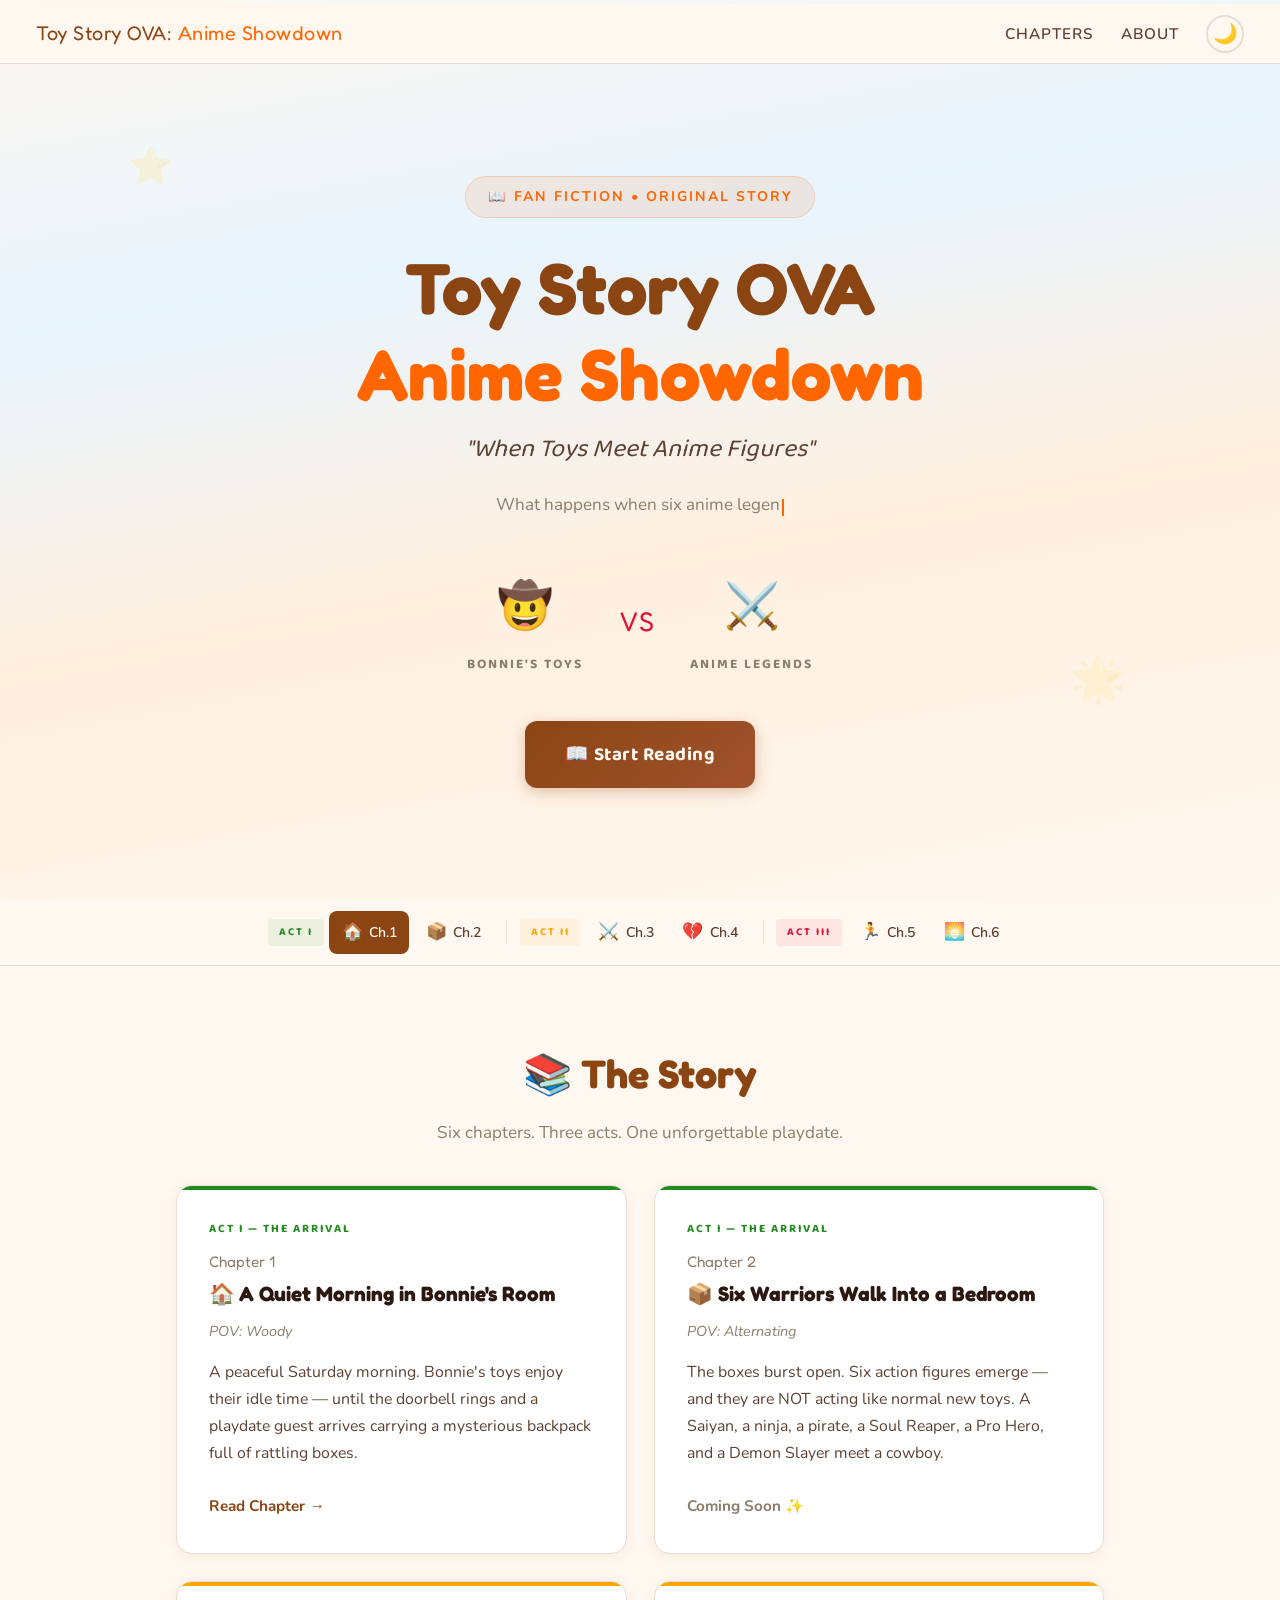
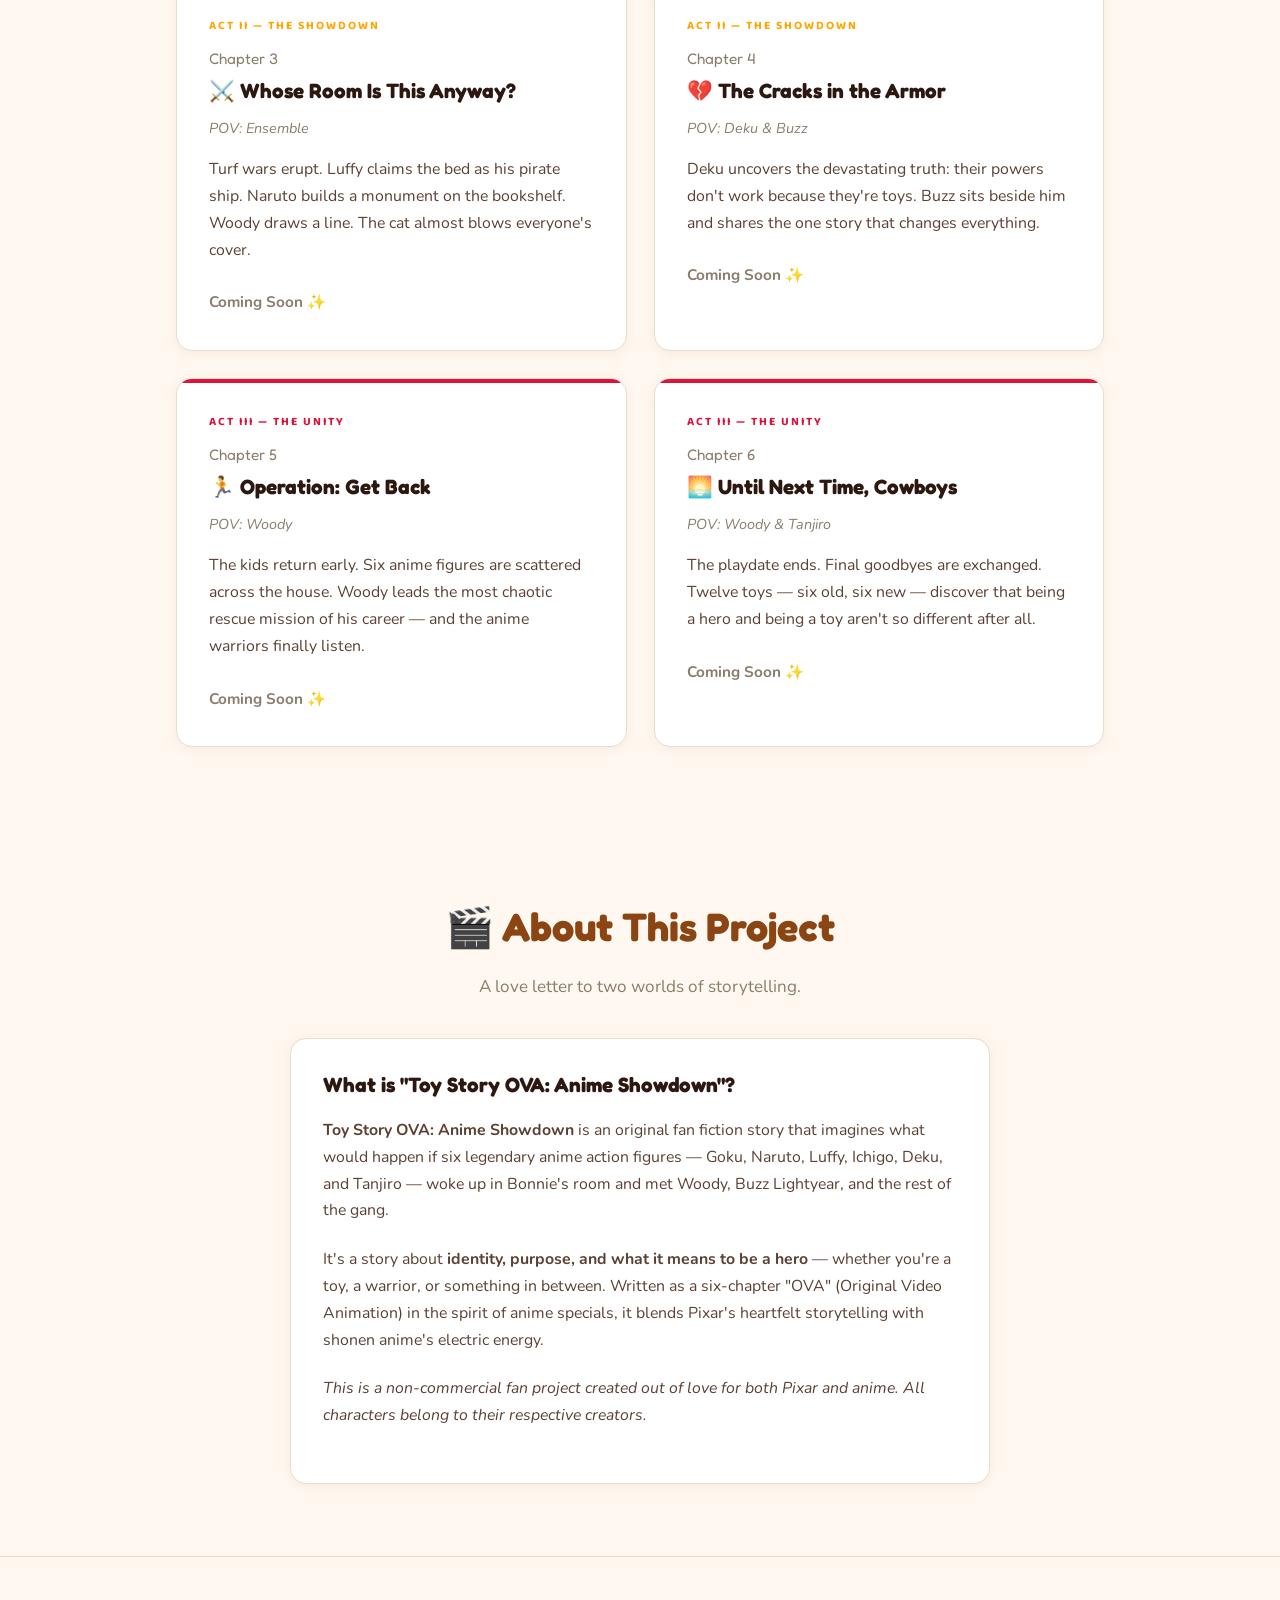
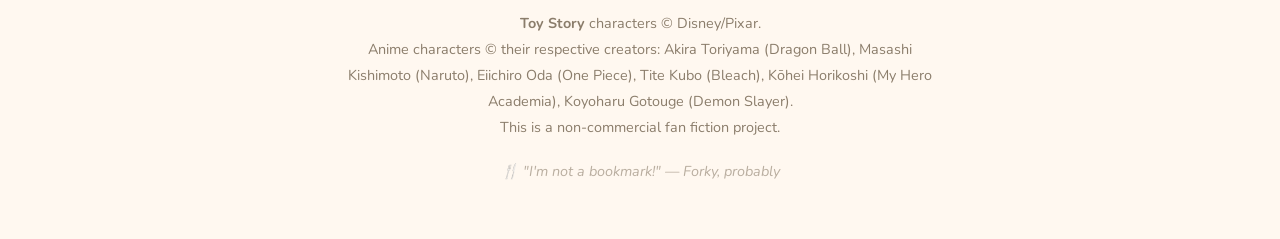
==== index.html @ 51e3fffa "Build index.html landing page and Chapter 1 with full CSS/JS foundation - index.html: Hero section, " ====
<!DOCTYPE html>
<html lang="en">
<head>
  <meta charset="UTF-8">
  <meta name="viewport" content="width=device-width, initial-scale=1.0">
  <title>Toy Story OVA: Anime Showdown — When Toys Meet Anime Figures</title>
  <meta name="description" content="An original fan story where Woody, Buzz, and Bonnie's toys meet six legendary anime action figures in the most unexpected crossover playdate of all time.">
  <link rel="stylesheet" href="css/style.css">
  <link rel="stylesheet" href="css/themes.css">
</head>
<body>

  <!-- Reading Progress Bar -->
  <div id="reading-progress" role="progressbar" aria-label="Reading progress"></div>

  <!-- Navigation -->
  <nav class="main-nav" role="navigation" aria-label="Main navigation">
    <a href="index.html" class="nav-logo">
      Toy Story OVA: <span class="logo-accent">Anime Showdown</span>
    </a>

    <button class="hamburger" id="hamburger" aria-label="Toggle menu" aria-expanded="false">
      <span></span><span></span><span></span>
    </button>

    <ul class="nav-links" id="nav-links">
      <li><a href="#chapters">Chapters</a></li>
      <li><a href="#about">About</a></li>
      <li>
        <button class="dark-mode-toggle" id="dark-mode-toggle" aria-label="Toggle dark mode">🌙</button>
      </li>
    </ul>
  </nav>

  <!-- ============================== -->
  <!--           HERO SECTION          -->
  <!-- ============================== -->
  <header class="hero">
    <div class="hero-badge">📖 Fan Fiction • Original Story</div>

    <h1>
      Toy Story OVA
      <span class="title-anime">Anime Showdown</span>
    </h1>

    <p class="hero-tagline">"When Toys Meet Anime Figures"</p>

    <p class="hero-typewriter" id="typewriter-text" data-text="What happens when six anime legends wake up in Bonnie's room?"></p>

    <div class="faction-badges">
      <div class="faction">
        <span class="faction-icon">🤠</span>
        <span class="faction-label">Bonnie's Toys</span>
      </div>
      <span class="faction-vs">VS</span>
      <div class="faction">
        <span class="faction-icon">⚔️</span>
        <span class="faction-label">Anime Legends</span>
      </div>
    </div>

    <a href="#chapters" class="cta-button">
      📖 Start Reading
    </a>
  </header>

  <!-- ============================== -->
  <!--       CHAPTER NAVIGATION        -->
  <!-- ============================== -->
  <nav class="chapter-nav" aria-label="Chapter navigation">
    <div class="chapter-nav-inner">
      <!-- Act I -->
      <span class="act-label act-i">Act I</span>
      <div class="act-group">
        <a href="chapters/chapter-1.html" class="chapter-link active">
          <span class="ch-icon">🏠</span> Ch.1
        </a>
        <a href="#" class="chapter-link disabled" title="Coming Soon">
          <span class="ch-icon">📦</span> Ch.2
        </a>
      </div>

      <span class="act-divider"></span>

      <!-- Act II -->
      <span class="act-label act-ii">Act II</span>
      <div class="act-group">
        <a href="#" class="chapter-link disabled" title="Coming Soon">
          <span class="ch-icon">⚔️</span> Ch.3
        </a>
        <a href="#" class="chapter-link disabled" title="Coming Soon">
          <span class="ch-icon">💔</span> Ch.4
        </a>
      </div>

      <span class="act-divider"></span>

      <!-- Act III -->
      <span class="act-label act-iii">Act III</span>
      <div class="act-group">
        <a href="#" class="chapter-link disabled" title="Coming Soon">
          <span class="ch-icon">🏃</span> Ch.5
        </a>
        <a href="#" class="chapter-link disabled" title="Coming Soon">
          <span class="ch-icon">🌅</span> Ch.6
        </a>
      </div>
    </div>
  </nav>

  <!-- ============================== -->
  <!--         CHAPTERS SECTION        -->
  <!-- ============================== -->
  <section id="chapters">
    <div class="section-heading">
      <h2>📚 The Story</h2>
      <p>Six chapters. Three acts. One unforgettable playdate.</p>
    </div>

    <div class="chapters-grid">

      <!-- ── ACT I ── -->
      <article class="chapter-card act-i fade-in">
        <div class="card-act">Act I — The Arrival</div>
        <div class="card-number">Chapter 1</div>
        <h3>🏠 A Quiet Morning in Bonnie's Room</h3>
        <p class="card-pov">POV: Woody</p>
        <p class="card-summary">
          A peaceful Saturday morning. Bonnie's toys enjoy their idle time — until the doorbell rings
          and a playdate guest arrives carrying a mysterious backpack full of rattling boxes.
        </p>
        <a href="chapters/chapter-1.html" class="card-link">
          Read Chapter → 
        </a>
      </article>

      <article class="chapter-card act-i fade-in">
        <div class="card-act">Act I — The Arrival</div>
        <div class="card-number">Chapter 2</div>
        <h3>📦 Six Warriors Walk Into a Bedroom</h3>
        <p class="card-pov">POV: Alternating</p>
        <p class="card-summary">
          The boxes burst open. Six action figures emerge — and they are NOT acting like normal new toys.
          A Saiyan, a ninja, a pirate, a Soul Reaper, a Pro Hero, and a Demon Slayer meet a cowboy.
        </p>
        <a href="#" class="card-link disabled">
          Coming Soon ✨
        </a>
      </article>

      <!-- ── ACT II ── -->
      <article class="chapter-card act-ii fade-in">
        <div class="card-act">Act II — The Showdown</div>
        <div class="card-number">Chapter 3</div>
        <h3>⚔️ Whose Room Is This Anyway?</h3>
        <p class="card-pov">POV: Ensemble</p>
        <p class="card-summary">
          Turf wars erupt. Luffy claims the bed as his pirate ship. Naruto builds a monument on the bookshelf.
          Woody draws a line. The cat almost blows everyone's cover.
        </p>
        <a href="#" class="card-link disabled">
          Coming Soon ✨
        </a>
      </article>

      <article class="chapter-card act-ii fade-in">
        <div class="card-act">Act II — The Showdown</div>
        <div class="card-number">Chapter 4</div>
        <h3>💔 The Cracks in the Armor</h3>
        <p class="card-pov">POV: Deku &amp; Buzz</p>
        <p class="card-summary">
          Deku uncovers the devastating truth: their powers don't work because they're toys.
          Buzz sits beside him and shares the one story that changes everything.
        </p>
        <a href="#" class="card-link disabled">
          Coming Soon ✨
        </a>
      </article>

      <!-- ── ACT III ── -->
      <article class="chapter-card act-iii fade-in">
        <div class="card-act">Act III — The Unity</div>
        <div class="card-number">Chapter 5</div>
        <h3>🏃 Operation: Get Back</h3>
        <p class="card-pov">POV: Woody</p>
        <p class="card-summary">
          The kids return early. Six anime figures are scattered across the house.
          Woody leads the most chaotic rescue mission of his career — and the anime warriors finally listen.
        </p>
        <a href="#" class="card-link disabled">
          Coming Soon ✨
        </a>
      </article>

      <article class="chapter-card act-iii fade-in">
        <div class="card-act">Act III — The Unity</div>
        <div class="card-number">Chapter 6</div>
        <h3>🌅 Until Next Time, Cowboys</h3>
        <p class="card-pov">POV: Woody &amp; Tanjiro</p>
        <p class="card-summary">
          The playdate ends. Final goodbyes are exchanged. Twelve toys — six old, six new — discover
          that being a hero and being a toy aren't so different after all.
        </p>
        <a href="#" class="card-link disabled">
          Coming Soon ✨
        </a>
      </article>

    </div>
  </section>

  <!-- ============================== -->
  <!--          ABOUT SECTION          -->
  <!-- ============================== -->
  <section id="about">
    <div class="section-heading">
      <h2>🎬 About This Project</h2>
      <p>A love letter to two worlds of storytelling.</p>
    </div>

    <div class="chapters-grid" style="grid-template-columns: 1fr;">
      <article class="chapter-card fade-in" style="max-width: 700px; margin: 0 auto;">
        <h3 style="margin-bottom: 1rem;">What is "Toy Story OVA: Anime Showdown"?</h3>
        <p class="card-summary">
          <strong>Toy Story OVA: Anime Showdown</strong> is an original fan fiction story that imagines
          what would happen if six legendary anime action figures — Goku, Naruto, Luffy, Ichigo, Deku,
          and Tanjiro — woke up in Bonnie's room and met Woody, Buzz Lightyear, and the rest of the gang.
        </p>
        <p class="card-summary">
          It's a story about <strong>identity, purpose, and what it means to be a hero</strong> — whether
          you're a toy, a warrior, or something in between. Written as a six-chapter "OVA" (Original Video Animation)
          in the spirit of anime specials, it blends Pixar's heartfelt storytelling with shonen anime's
          electric energy.
        </p>
        <p class="card-summary">
          <em>This is a non-commercial fan project created out of love for both Pixar and anime.
          All characters belong to their respective creators.</em>
        </p>
      </article>
    </div>
  </section>

  <!-- ============================== -->
  <!--             FOOTER              -->
  <!-- ============================== -->
  <footer class="site-footer">
    <div class="footer-credits">
      <strong>Toy Story</strong> characters © Disney/Pixar.<br>
      Anime characters © their respective creators: Akira Toriyama (Dragon Ball), Masashi Kishimoto (Naruto),
      Eiichiro Oda (One Piece), Tite Kubo (Bleach), Kōhei Horikoshi (My Hero Academia),
      Koyoharu Gotouge (Demon Slayer).<br>
      This is a non-commercial fan fiction project.
    </div>
    <p class="footer-easter-egg">🍴 "I'm not a bookmark!" — Forky, probably</p>
  </footer>

  <!-- Scripts -->
  <script src="js/main.js"></script>
  <script src="js/reading-progress.js"></script>

</body>
</html>
---- css/style.css ----
/* ============================================
   Toy Story OVA: Anime Showdown — Main Styles
   "When Toys Meet Anime Figures"
   ============================================ */

/* ---------- Google Fonts ---------- */
@import url('https://fonts.googleapis.com/css2?family=Fredoka+One&family=Nunito:ital,wght@0,400;0,600;0,700;1,400;1,600&family=Baloo+2:wght@500;700&display=swap');

/* ---------- CSS Custom Properties ---------- */
:root {
  /* Toy Story palette */
  --sky-blue: #87CEEB;
  --woody-brown: #8B4513;
  --buzz-purple: #7B68EE;
  --buzz-green: #228B22;
  --jessie-red: #DC143C;
  --hamm-pink: #E8A0BF;
  --rex-green: #6BBF59;
  --slinky-gold: #DAA520;

  /* Anime palette */
  --goku-orange: #FF6600;
  --naruto-yellow: #FFA500;
  --luffy-red: #CC0000;
  --ichigo-black: #1a1a1a;
  --deku-green: #2E8B57;
  --tanjiro-teal: #008080;

  /* UI colours */
  --bg-primary: #FFF8F0;
  --bg-secondary: #FFF0E0;
  --bg-card: #FFFFFF;
  --text-primary: #2C1810;
  --text-secondary: #5C4033;
  --text-muted: #8B7D6B;
  --border-light: #E8DDD0;
  --shadow-soft: rgba(139, 69, 19, 0.08);
  --shadow-medium: rgba(139, 69, 19, 0.15);

  /* Typography */
  --font-heading: 'Fredoka One', 'Baloo 2', cursive;
  --font-body: 'Nunito', 'Segoe UI', sans-serif;
  --font-accent: 'Baloo 2', cursive;

  /* Spacing */
  --reading-width: 720px;
  --nav-height: 60px;
  --progress-height: 4px;
}

/* ---------- Reset & Base ---------- */
*,
*::before,
*::after {
  margin: 0;
  padding: 0;
  box-sizing: border-box;
}

html {
  scroll-behavior: smooth;
  font-size: 18px;
}

body {
  font-family: var(--font-body);
  background: var(--bg-primary);
  color: var(--text-primary);
  line-height: 1.8;
  transition: background 0.4s ease, color 0.4s ease;
  overflow-x: hidden;
}

a {
  color: var(--woody-brown);
  text-decoration: none;
  transition: color 0.3s ease;
}

a:hover {
  color: var(--buzz-purple);
}

img {
  max-width: 100%;
  display: block;
}

/* ---------- Reading Progress Bar ---------- */
#reading-progress {
  position: fixed;
  top: 0;
  left: 0;
  width: 0%;
  height: var(--progress-height);
  background: linear-gradient(90deg, var(--woody-brown), var(--buzz-purple), var(--goku-orange));
  z-index: 9999;
  transition: width 0.15s ease-out;
  border-radius: 0 2px 2px 0;
}

/* ---------- Navigation ---------- */
.main-nav {
  position: fixed;
  top: var(--progress-height);
  left: 0;
  right: 0;
  height: var(--nav-height);
  background: rgba(255, 248, 240, 0.95);
  backdrop-filter: blur(10px);
  -webkit-backdrop-filter: blur(10px);
  border-bottom: 1px solid var(--border-light);
  display: flex;
  align-items: center;
  justify-content: space-between;
  padding: 0 2rem;
  z-index: 1000;
  transition: background 0.4s ease, border-color 0.4s ease;
}

.nav-logo {
  font-family: var(--font-heading);
  font-size: 1.1rem;
  color: var(--woody-brown);
  letter-spacing: 0.5px;
  white-space: nowrap;
}

.nav-logo .logo-accent {
  color: var(--goku-orange);
}

.nav-links {
  display: flex;
  align-items: center;
  gap: 1.5rem;
  list-style: none;
}

.nav-links a {
  font-family: var(--font-body);
  font-weight: 600;
  font-size: 0.85rem;
  text-transform: uppercase;
  letter-spacing: 1px;
  color: var(--text-secondary);
  padding: 0.3rem 0;
  position: relative;
}

.nav-links a::after {
  content: '';
  position: absolute;
  bottom: -2px;
  left: 0;
  width: 0%;
  height: 2px;
  background: var(--goku-orange);
  transition: width 0.3s ease;
}

.nav-links a:hover::after,
.nav-links a.active::after {
  width: 100%;
}

/* Dark Mode Toggle */
.dark-mode-toggle {
  background: none;
  border: 2px solid var(--border-light);
  border-radius: 50%;
  width: 38px;
  height: 38px;
  cursor: pointer;
  font-size: 1.1rem;
  display: flex;
  align-items: center;
  justify-content: center;
  transition: border-color 0.3s ease, transform 0.3s ease;
}

.dark-mode-toggle:hover {
  border-color: var(--goku-orange);
  transform: rotate(20deg);
}

/* Hamburger for mobile */
.hamburger {
  display: none;
  flex-direction: column;
  gap: 5px;
  background: none;
  border: none;
  cursor: pointer;
  padding: 4px;
}

.hamburger span {
  display: block;
  width: 24px;
  height: 2px;
  background: var(--text-primary);
  border-radius: 2px;
  transition: transform 0.3s ease, opacity 0.3s ease;
}

/* ---------- Hero Section ---------- */
.hero {
  min-height: 100vh;
  display: flex;
  flex-direction: column;
  align-items: center;
  justify-content: center;
  text-align: center;
  padding: 2rem;
  padding-top: calc(var(--nav-height) + var(--progress-height) + 2rem);
  background: linear-gradient(
    170deg,
    var(--bg-primary) 0%,
    #E8F4FD 30%,
    #FFF0E0 60%,
    var(--bg-primary) 100%
  );
  position: relative;
  overflow: hidden;
}

.hero::before {
  content: '⭐';
  position: absolute;
  top: 15%;
  left: 10%;
  font-size: 2rem;
  opacity: 0.15;
  animation: float 6s ease-in-out infinite;
}

.hero::after {
  content: '🌟';
  position: absolute;
  bottom: 20%;
  right: 12%;
  font-size: 2.5rem;
  opacity: 0.12;
  animation: float 8s ease-in-out infinite reverse;
}

@keyframes float {
  0%, 100% { transform: translateY(0) rotate(0deg); }
  50% { transform: translateY(-20px) rotate(10deg); }
}

.hero-badge {
  display: inline-flex;
  align-items: center;
  gap: 0.5rem;
  background: rgba(255, 102, 0, 0.1);
  border: 1px solid rgba(255, 102, 0, 0.2);
  border-radius: 30px;
  padding: 0.4rem 1.2rem;
  font-size: 0.78rem;
  font-weight: 700;
  text-transform: uppercase;
  letter-spacing: 2px;
  color: var(--goku-orange);
  margin-bottom: 1.5rem;
}

.hero h1 {
  font-family: var(--font-heading);
  font-size: clamp(2.2rem, 6vw, 4rem);
  color: var(--woody-brown);
  line-height: 1.2;
  margin-bottom: 0.5rem;
}

.hero h1 .title-anime {
  color: var(--goku-orange);
  display: block;
}

.hero-tagline {
  font-family: var(--font-accent);
  font-size: clamp(1rem, 2.5vw, 1.4rem);
  color: var(--text-secondary);
  margin-bottom: 1rem;
  font-style: italic;
}

.hero-typewriter {
  font-size: 0.95rem;
  color: var(--text-muted);
  min-height: 1.6em;
  margin-bottom: 2.5rem;
}

.hero-typewriter .cursor {
  display: inline-block;
  width: 2px;
  height: 1em;
  background: var(--goku-orange);
  margin-left: 2px;
  animation: blink 1s step-end infinite;
  vertical-align: text-bottom;
}

@keyframes blink {
  50% { opacity: 0; }
}

/* Faction Badges */
.faction-badges {
  display: flex;
  align-items: center;
  gap: 2rem;
  margin-bottom: 2.5rem;
}

.faction {
  display: flex;
  flex-direction: column;
  align-items: center;
  gap: 0.3rem;
}

.faction-icon {
  font-size: 2.5rem;
}

.faction-label {
  font-family: var(--font-accent);
  font-size: 0.75rem;
  font-weight: 700;
  text-transform: uppercase;
  letter-spacing: 2px;
  color: var(--text-muted);
}

.faction-vs {
  font-family: var(--font-heading);
  font-size: 1.5rem;
  color: var(--jessie-red);
}

/* CTA Button */
.cta-button {
  display: inline-flex;
  align-items: center;
  gap: 0.6rem;
  background: linear-gradient(135deg, var(--woody-brown), #A0522D);
  color: #FFF8F0;
  font-family: var(--font-accent);
  font-size: 1.05rem;
  font-weight: 700;
  padding: 0.9rem 2.2rem;
  border-radius: 12px;
  border: none;
  cursor: pointer;
  text-decoration: none;
  box-shadow: 0 4px 15px rgba(139, 69, 19, 0.3);
  transition: transform 0.2s ease, box-shadow 0.2s ease;
  letter-spacing: 0.5px;
}

.cta-button:hover {
  transform: translateY(-2px);
  box-shadow: 0 6px 25px rgba(139, 69, 19, 0.4);
  color: #FFF8F0;
}

.cta-button:active {
  transform: translateY(0);
}

/* ---------- Chapter Navigation Strip ---------- */
.chapter-nav {
  position: sticky;
  top: calc(var(--progress-height) + var(--nav-height));
  background: rgba(255, 248, 240, 0.97);
  backdrop-filter: blur(8px);
  -webkit-backdrop-filter: blur(8px);
  border-bottom: 1px solid var(--border-light);
  z-index: 900;
  padding: 0.6rem 1rem;
  overflow-x: auto;
  transition: background 0.4s ease;
}

.chapter-nav-inner {
  display: flex;
  align-items: center;
  justify-content: center;
  gap: 0.3rem;
  max-width: 900px;
  margin: 0 auto;
}

.act-group {
  display: flex;
  align-items: center;
  gap: 0.2rem;
}

.act-label {
  font-family: var(--font-accent);
  font-size: 0.6rem;
  font-weight: 700;
  text-transform: uppercase;
  letter-spacing: 2px;
  padding: 0.2rem 0.6rem;
  border-radius: 4px;
  white-space: nowrap;
}

.act-label.act-i { color: var(--buzz-green); background: rgba(34, 139, 34, 0.08); }
.act-label.act-ii { color: var(--naruto-yellow); background: rgba(255, 165, 0, 0.08); }
.act-label.act-iii { color: var(--jessie-red); background: rgba(220, 20, 60, 0.08); }

.chapter-link {
  display: flex;
  align-items: center;
  gap: 0.35rem;
  padding: 0.35rem 0.7rem;
  border-radius: 8px;
  font-size: 0.78rem;
  font-weight: 600;
  color: var(--text-secondary);
  white-space: nowrap;
  transition: background 0.2s ease, color 0.2s ease;
}

.chapter-link:hover {
  background: rgba(139, 69, 19, 0.06);
  color: var(--woody-brown);
}

.chapter-link.active {
  background: var(--woody-brown);
  color: #FFF8F0;
}

.chapter-link .ch-icon {
  font-size: 0.95rem;
}

.act-divider {
  width: 1px;
  height: 24px;
  background: var(--border-light);
  margin: 0 0.4rem;
}

/* ---------- Section Headings ---------- */
.section-heading {
  text-align: center;
  padding: 4rem 2rem 2rem;
}

.section-heading h2 {
  font-family: var(--font-heading);
  font-size: clamp(1.6rem, 4vw, 2.2rem);
  color: var(--woody-brown);
  margin-bottom: 0.5rem;
}

.section-heading p {
  color: var(--text-muted);
  font-size: 0.95rem;
  max-width: 500px;
  margin: 0 auto;
}

/* ---------- Chapter Card (Index page) ---------- */
.chapters-grid {
  max-width: 1000px;
  margin: 0 auto;
  padding: 0 2rem 4rem;
  display: grid;
  grid-template-columns: repeat(auto-fill, minmax(300px, 1fr));
  gap: 1.5rem;
}

.chapter-card {
  background: var(--bg-card);
  border-radius: 16px;
  padding: 1.8rem;
  border: 1px solid var(--border-light);
  box-shadow: 0 2px 12px var(--shadow-soft);
  transition: transform 0.3s ease, box-shadow 0.3s ease;
  position: relative;
  overflow: hidden;
}

.chapter-card::before {
  content: '';
  position: absolute;
  top: 0;
  left: 0;
  right: 0;
  height: 4px;
  border-radius: 16px 16px 0 0;
}

.chapter-card.act-i::before { background: var(--buzz-green); }
.chapter-card.act-ii::before { background: var(--naruto-yellow); }
.chapter-card.act-iii::before { background: var(--jessie-red); }

.chapter-card:hover {
  transform: translateY(-4px);
  box-shadow: 0 8px 30px var(--shadow-medium);
}

.chapter-card .card-act {
  font-family: var(--font-accent);
  font-size: 0.65rem;
  font-weight: 700;
  text-transform: uppercase;
  letter-spacing: 2px;
  margin-bottom: 0.5rem;
}

.chapter-card.act-i .card-act { color: var(--buzz-green); }
.chapter-card.act-ii .card-act { color: var(--naruto-yellow); }
.chapter-card.act-iii .card-act { color: var(--jessie-red); }

.chapter-card .card-number {
  font-family: var(--font-heading);
  font-size: 0.85rem;
  color: var(--text-muted);
  margin-bottom: 0.3rem;
}

.chapter-card h3 {
  font-family: var(--font-heading);
  font-size: 1.15rem;
  color: var(--text-primary);
  margin-bottom: 0.6rem;
  line-height: 1.3;
}

.chapter-card .card-pov {
  font-size: 0.8rem;
  color: var(--text-muted);
  margin-bottom: 0.8rem;
  font-style: italic;
}

.chapter-card .card-summary {
  font-size: 0.88rem;
  color: var(--text-secondary);
  line-height: 1.7;
  margin-bottom: 1.2rem;
}

.chapter-card .card-link {
  display: inline-flex;
  align-items: center;
  gap: 0.4rem;
  font-weight: 700;
  font-size: 0.85rem;
  color: var(--woody-brown);
}

.chapter-card .card-link:hover {
  gap: 0.7rem;
}

.chapter-card .card-link.disabled {
  color: var(--text-muted);
  pointer-events: none;
}

/* ---------- Chapter Reading Page ---------- */
.chapter-page {
  padding-top: calc(var(--nav-height) + var(--progress-height) + 2rem);
}

.chapter-header {
  text-align: center;
  padding: 3rem 2rem;
  max-width: var(--reading-width);
  margin: 0 auto;
}

.chapter-header .ch-act-label {
  font-family: var(--font-accent);
  font-size: 0.7rem;
  font-weight: 700;
  text-transform: uppercase;
  letter-spacing: 3px;
  color: var(--buzz-green);
  margin-bottom: 0.5rem;
}

.chapter-header .ch-number {
  font-family: var(--font-heading);
  font-size: 1rem;
  color: var(--text-muted);
  margin-bottom: 0.5rem;
}

.chapter-header h1 {
  font-family: var(--font-heading);
  font-size: clamp(1.8rem, 5vw, 2.8rem);
  color: var(--woody-brown);
  line-height: 1.2;
  margin-bottom: 0.8rem;
}

.chapter-header .ch-pov {
  font-size: 0.9rem;
  color: var(--text-muted);
  font-style: italic;
}

.chapter-header .ch-pov strong {
  color: var(--text-secondary);
}

/* Scene/Story Content */
.chapter-content {
  max-width: var(--reading-width);
  margin: 0 auto;
  padding: 0 2rem 4rem;
}

.chapter-content p {
  margin-bottom: 1.4rem;
  text-indent: 1.5rem;
}

.chapter-content p.no-indent {
  text-indent: 0;
}

/* Scene Break */
.scene-break {
  text-align: center;
  padding: 2rem 0;
  font-size: 1.2rem;
  color: var(--text-muted);
  letter-spacing: 8px;
  opacity: 0.5;
}

.scene-break.icon-break {
  letter-spacing: 12px;
  font-size: 1rem;
  opacity: 0.7;
}

/* Character Dialogue */
.dialogue {
  text-indent: 0 !important;
  padding-left: 1rem;
  border-left: 3px solid var(--border-light);
  margin-bottom: 1.4rem;
  font-style: normal;
}

.dialogue .speaker {
  font-weight: 700;
  font-style: normal;
}

/* Character-colored dialogue */
.dialogue.woody { border-left-color: var(--woody-brown); }
.dialogue.woody .speaker { color: var(--woody-brown); }

.dialogue.buzz { border-left-color: var(--buzz-purple); }
.dialogue.buzz .speaker { color: var(--buzz-purple); }

.dialogue.jessie { border-left-color: var(--jessie-red); }
.dialogue.jessie .speaker { color: var(--jessie-red); }

.dialogue.hamm { border-left-color: var(--hamm-pink); }
.dialogue.hamm .speaker { color: #B8527A; }

.dialogue.rex { border-left-color: var(--rex-green); }
.dialogue.rex .speaker { color: var(--rex-green); }

.dialogue.dolly { border-left-color: #9370DB; }
.dialogue.dolly .speaker { color: #9370DB; }

.dialogue.trixie { border-left-color: #5BC0DE; }
.dialogue.trixie .speaker { color: #4A9AB5; }

.dialogue.buttercup { border-left-color: var(--slinky-gold); }
.dialogue.buttercup .speaker { color: var(--slinky-gold); }

.dialogue.pricklepants { border-left-color: #6B8E23; }
.dialogue.pricklepants .speaker { color: #6B8E23; }

.dialogue.slinky { border-left-color: var(--slinky-gold); }
.dialogue.slinky .speaker { color: #B8860B; }

.dialogue.potato { border-left-color: #CD853F; }
.dialogue.potato .speaker { color: #8B6914; }

.dialogue.forky { border-left-color: #FF69B4; }
.dialogue.forky .speaker { color: #FF69B4; }

.dialogue.bonnies-mom { border-left-color: #DDA0DD; }
.dialogue.bonnies-mom .speaker { color: #9B59B6; }

/* Anime characters */
.dialogue.goku { border-left-color: var(--goku-orange); }
.dialogue.goku .speaker { color: var(--goku-orange); }

.dialogue.naruto { border-left-color: var(--naruto-yellow); }
.dialogue.naruto .speaker { color: #D4910A; }

.dialogue.luffy { border-left-color: var(--luffy-red); }
.dialogue.luffy .speaker { color: var(--luffy-red); }

.dialogue.ichigo { border-left-color: var(--ichigo-black); }
.dialogue.ichigo .speaker { color: var(--ichigo-black); }

.dialogue.deku { border-left-color: var(--deku-green); }
.dialogue.deku .speaker { color: var(--deku-green); }

.dialogue.tanjiro { border-left-color: var(--tanjiro-teal); }
.dialogue.tanjiro .speaker { color: var(--tanjiro-teal); }

/* Pull Quote */
.pull-quote {
  max-width: 550px;
  margin: 2.5rem auto;
  padding: 1.5rem 2rem;
  border-left: 4px solid var(--goku-orange);
  background: rgba(255, 102, 0, 0.04);
  border-radius: 0 12px 12px 0;
  font-family: var(--font-accent);
  font-size: 1.15rem;
  line-height: 1.6;
  color: var(--text-primary);
  font-style: italic;
  text-indent: 0;
}

.pull-quote .quote-attribution {
  display: block;
  margin-top: 0.8rem;
  font-size: 0.78rem;
  font-style: normal;
  font-weight: 700;
  color: var(--text-muted);
  text-transform: uppercase;
  letter-spacing: 1px;
}

/* Character-colored pull quotes */
.pull-quote.woody { border-left-color: var(--woody-brown); background: rgba(139, 69, 19, 0.04); }
.pull-quote.buzz { border-left-color: var(--buzz-purple); background: rgba(123, 104, 238, 0.04); }
.pull-quote.jessie { border-left-color: var(--jessie-red); background: rgba(220, 20, 60, 0.04); }

/* Narrative emphasis */
.emphasis {
  font-style: italic;
  color: var(--text-secondary);
}

.action {
  font-style: italic;
  color: var(--text-muted);
}

.sound-effect {
  display: block;
  text-align: center;
  font-family: var(--font-heading);
  font-size: 1.3rem;
  color: var(--woody-brown);
  padding: 1rem 0;
  letter-spacing: 2px;
  text-indent: 0;
}

/* Internal Monologue */
.internal {
  font-style: italic;
  opacity: 0.85;
}

/* ---------- Chapter End / Navigation ---------- */
.chapter-end {
  text-align: center;
  padding: 3rem 2rem 2rem;
  max-width: var(--reading-width);
  margin: 0 auto;
}

.chapter-end .end-ornament {
  font-size: 1.5rem;
  color: var(--text-muted);
  opacity: 0.4;
  margin-bottom: 1.5rem;
  letter-spacing: 8px;
}

.chapter-end .end-hook {
  font-family: var(--font-accent);
  font-size: 1.1rem;
  color: var(--text-secondary);
  font-style: italic;
  max-width: 500px;
  margin: 0 auto 2rem;
  line-height: 1.6;
}

.chapter-nav-buttons {
  display: flex;
  justify-content: center;
  gap: 1rem;
  flex-wrap: wrap;
}

.ch-nav-btn {
  display: inline-flex;
  align-items: center;
  gap: 0.5rem;
  padding: 0.7rem 1.5rem;
  border-radius: 10px;
  font-family: var(--font-accent);
  font-weight: 700;
  font-size: 0.9rem;
  transition: transform 0.2s ease, box-shadow 0.2s ease;
}

.ch-nav-btn.prev {
  background: var(--bg-secondary);
  color: var(--text-secondary);
  border: 1px solid var(--border-light);
}

.ch-nav-btn.next {
  background: linear-gradient(135deg, var(--woody-brown), #A0522D);
  color: #FFF8F0;
  box-shadow: 0 3px 12px rgba(139, 69, 19, 0.25);
}

.ch-nav-btn:hover {
  transform: translateY(-2px);
  box-shadow: 0 5px 18px var(--shadow-medium);
}

/* ---------- Footer ---------- */
.site-footer {
  text-align: center;
  padding: 3rem 2rem;
  border-top: 1px solid var(--border-light);
  color: var(--text-muted);
  font-size: 0.8rem;
  line-height: 1.8;
}

.site-footer .footer-credits {
  max-width: 600px;
  margin: 0 auto 1rem;
}

.site-footer .footer-easter-egg {
  font-style: italic;
  opacity: 0.6;
  margin-top: 1rem;
}

/* ---------- Scroll Animations ---------- */
.fade-in {
  opacity: 0;
  transform: translateY(20px);
  transition: opacity 0.6s ease, transform 0.6s ease;
}

.fade-in.visible {
  opacity: 1;
  transform: translateY(0);
}

/* ---------- Responsive ---------- */
@media (max-width: 768px) {
  html {
    font-size: 16px;
  }

  .main-nav {
    padding: 0 1rem;
  }

  .nav-links {
    display: none;
    position: absolute;
    top: var(--nav-height);
    left: 0;
    right: 0;
    background: rgba(255, 248, 240, 0.98);
    flex-direction: column;
    padding: 1rem;
    border-bottom: 1px solid var(--border-light);
    gap: 0.5rem;
  }

  .nav-links.open {
    display: flex;
  }

  .hamburger {
    display: flex;
  }

  .hero {
    padding: 1.5rem;
    padding-top: calc(var(--nav-height) + var(--progress-height) + 1.5rem);
  }

  .faction-badges {
    gap: 1rem;
  }

  .faction-icon {
    font-size: 2rem;
  }

  .chapters-grid {
    grid-template-columns: 1fr;
    padding: 0 1rem 3rem;
  }

  .chapter-content {
    padding: 0 1.2rem 3rem;
  }

  .chapter-nav-inner {
    justify-content: flex-start;
  }

  .pull-quote {
    margin-left: 0;
    margin-right: 0;
  }
}

@media (max-width: 480px) {
  .hero h1 {
    font-size: 1.8rem;
  }

  .chapter-header h1 {
    font-size: 1.6rem;
  }

  .cta-button {
    width: 100%;
    justify-content: center;
  }
}
---- css/themes.css ----
/* ============================================
   Toy Story OVA: Anime Showdown — Themes
   Dark Mode + Character Accent Themes
   ============================================ */

/* ---------- Dark Mode ---------- */
body.dark-mode {
  --bg-primary: #1A1520;
  --bg-secondary: #231E2A;
  --bg-card: #2A2433;
  --text-primary: #E8E0F0;
  --text-secondary: #BDB0CC;
  --text-muted: #8A7D99;
  --border-light: #3A3345;
  --shadow-soft: rgba(0, 0, 0, 0.2);
  --shadow-medium: rgba(0, 0, 0, 0.35);
}

body.dark-mode .main-nav {
  background: rgba(26, 21, 32, 0.95);
}

body.dark-mode .chapter-nav {
  background: rgba(26, 21, 32, 0.97);
}

body.dark-mode .nav-links a {
  color: var(--text-secondary);
}

body.dark-mode .hero {
  background: linear-gradient(
    170deg,
    var(--bg-primary) 0%,
    #1E1A28 30%,
    #251E20 60%,
    var(--bg-primary) 100%
  );
}

body.dark-mode .cta-button {
  background: linear-gradient(135deg, var(--goku-orange), #E85500);
}

body.dark-mode .chapter-card {
  border-color: var(--border-light);
}

body.dark-mode .dialogue {
  border-left-color: var(--border-light);
}

body.dark-mode .dialogue.woody { border-left-color: var(--woody-brown); }
body.dark-mode .dialogue.buzz { border-left-color: var(--buzz-purple); }
body.dark-mode .dialogue.jessie { border-left-color: var(--jessie-red); }
body.dark-mode .dialogue.goku { border-left-color: var(--goku-orange); }
body.dark-mode .dialogue.naruto { border-left-color: var(--naruto-yellow); }
body.dark-mode .dialogue.luffy { border-left-color: var(--luffy-red); }
body.dark-mode .dialogue.ichigo { border-left-color: #888; }
body.dark-mode .dialogue.deku { border-left-color: var(--deku-green); }
body.dark-mode .dialogue.tanjiro { border-left-color: var(--tanjiro-teal); }

/* Dark mode speaker overrides for readability */
body.dark-mode .dialogue.woody .speaker { color: #C4884A; }
body.dark-mode .dialogue.buzz .speaker { color: #9B8EFF; }
body.dark-mode .dialogue.jessie .speaker { color: #FF6B7A; }
body.dark-mode .dialogue.hamm .speaker { color: #E8A0BF; }
body.dark-mode .dialogue.rex .speaker { color: #8ED87E; }
body.dark-mode .dialogue.dolly .speaker { color: #B09AE8; }
body.dark-mode .dialogue.trixie .speaker { color: #7DD4EE; }
body.dark-mode .dialogue.buttercup .speaker { color: #F0D060; }
body.dark-mode .dialogue.pricklepants .speaker { color: #A0C060; }
body.dark-mode .dialogue.slinky .speaker { color: #E8C850; }
body.dark-mode .dialogue.potato .speaker { color: #DDB870; }
body.dark-mode .dialogue.forky .speaker { color: #FF90C8; }
body.dark-mode .dialogue.bonnies-mom .speaker { color: #D8A0E8; }

body.dark-mode .dialogue.goku .speaker { color: #FF8833; }
body.dark-mode .dialogue.naruto .speaker { color: #FFBB44; }
body.dark-mode .dialogue.luffy .speaker { color: #FF5555; }
body.dark-mode .dialogue.ichigo .speaker { color: #CCCCCC; }
body.dark-mode .dialogue.deku .speaker { color: #50C878; }
body.dark-mode .dialogue.tanjiro .speaker { color: #40C0B0; }

body.dark-mode .pull-quote {
  background: rgba(255, 102, 0, 0.06);
}

body.dark-mode .pull-quote.woody { background: rgba(139, 69, 19, 0.08); }
body.dark-mode .pull-quote.buzz { background: rgba(123, 104, 238, 0.08); }

body.dark-mode .sound-effect {
  color: var(--goku-orange);
}

body.dark-mode .ch-nav-btn.prev {
  background: var(--bg-secondary);
  border-color: var(--border-light);
  color: var(--text-secondary);
}

body.dark-mode .ch-nav-btn.next {
  background: linear-gradient(135deg, var(--goku-orange), #E85500);
}

body.dark-mode .site-footer {
  border-top-color: var(--border-light);
}

/* ---------- Chapter POV Accent (subtle background shift) ---------- */
.chapter-page[data-pov="woody"] {
  background-image: linear-gradient(180deg, rgba(139, 69, 19, 0.02) 0%, transparent 40%);
}

.chapter-page[data-pov="buzz"] {
  background-image: linear-gradient(180deg, rgba(123, 104, 238, 0.02) 0%, transparent 40%);
}

.chapter-page[data-pov="goku"] {
  background-image: linear-gradient(180deg, rgba(255, 102, 0, 0.02) 0%, transparent 40%);
}

.chapter-page[data-pov="deku"] {
  background-image: linear-gradient(180deg, rgba(46, 139, 87, 0.02) 0%, transparent 40%);
}

.chapter-page[data-pov="tanjiro"] {
  background-image: linear-gradient(180deg, rgba(0, 128, 128, 0.02) 0%, transparent 40%);
}

.chapter-page[data-pov="ensemble"] {
  background-image: linear-gradient(180deg, rgba(255, 165, 0, 0.02) 0%, transparent 40%);
}
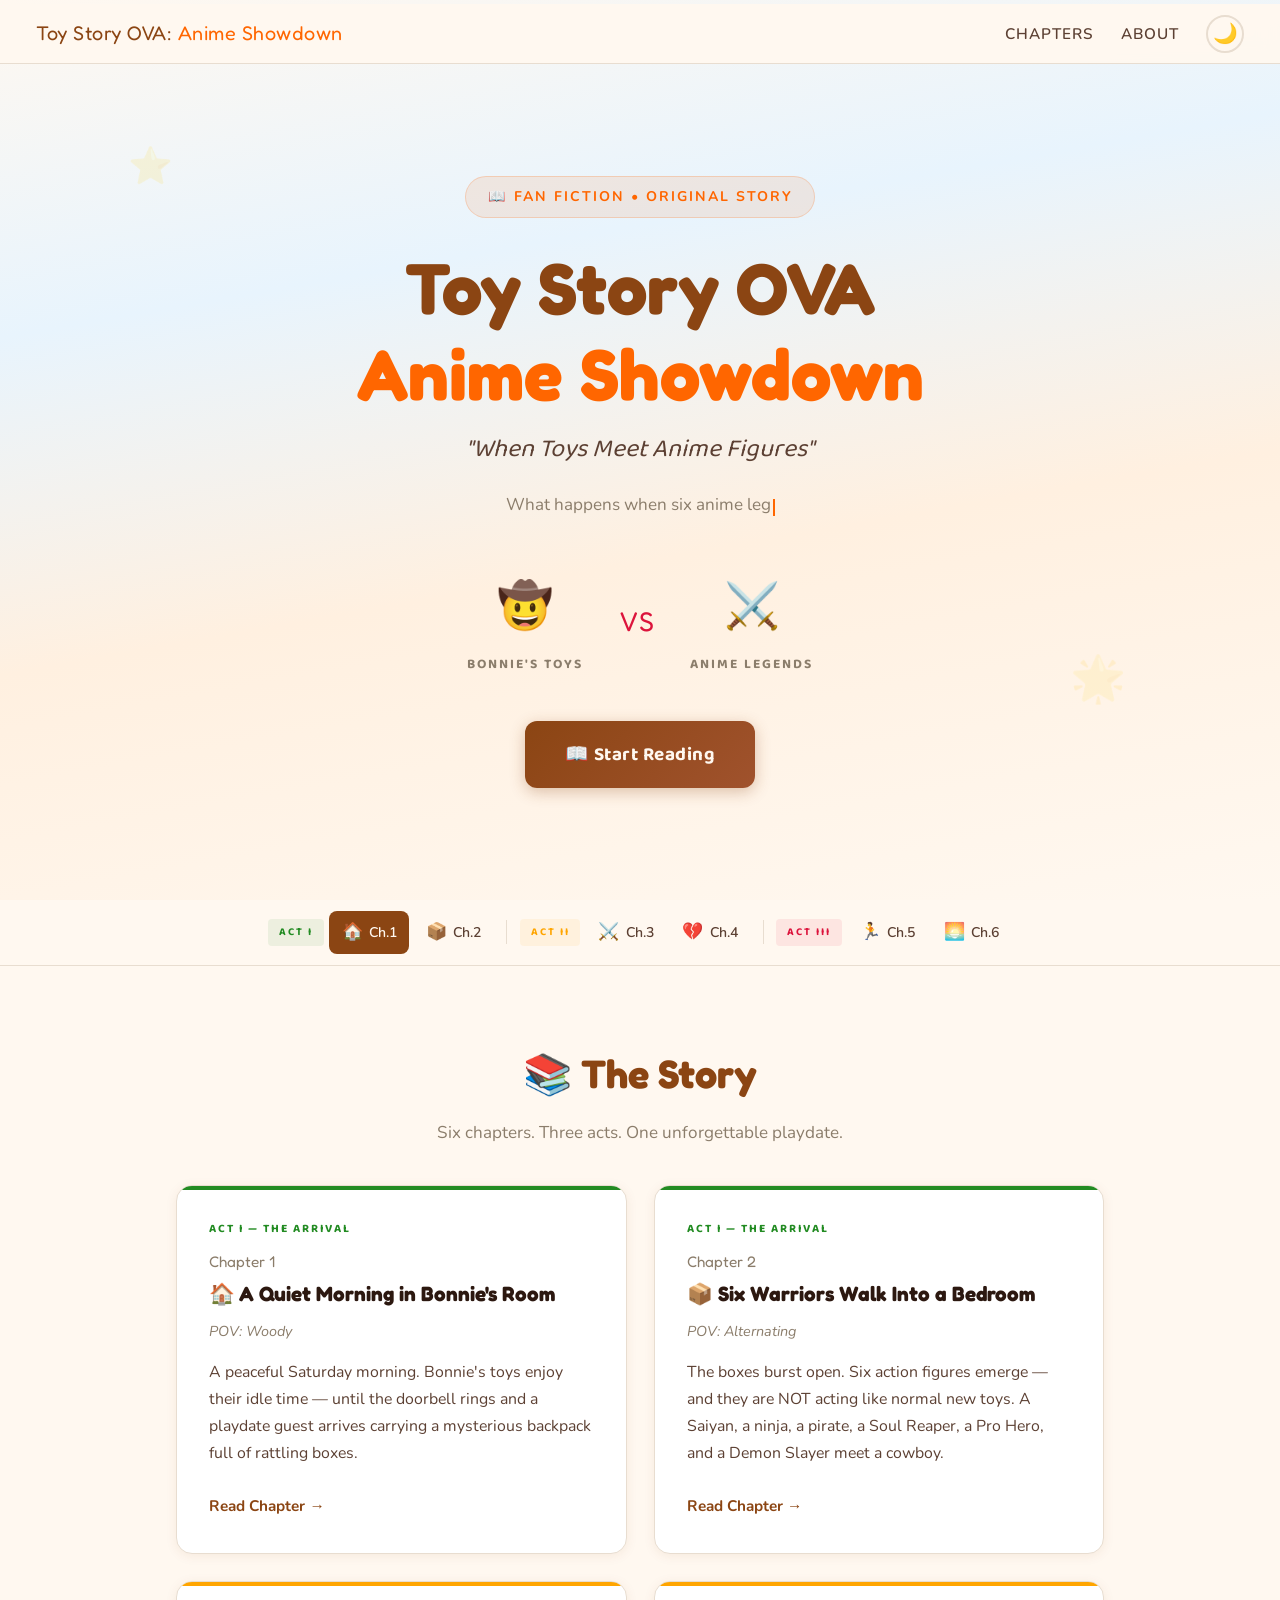
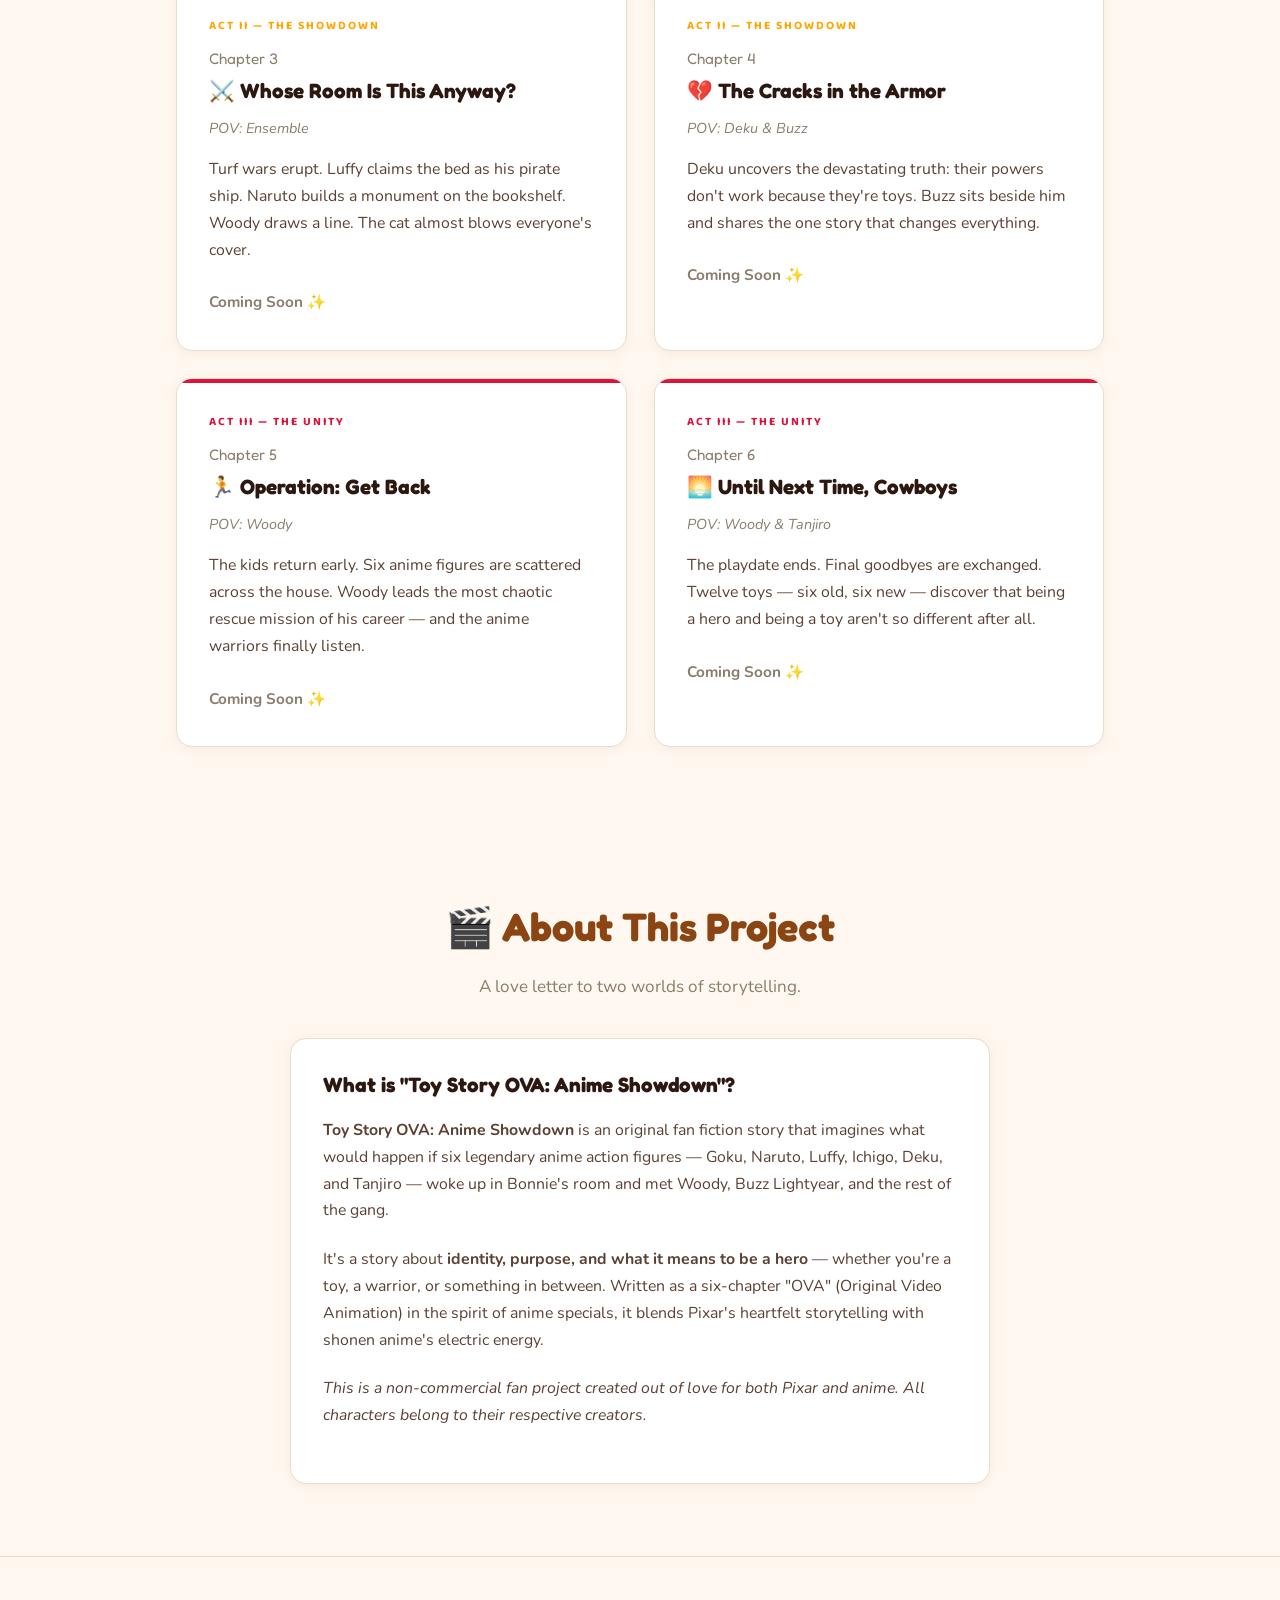
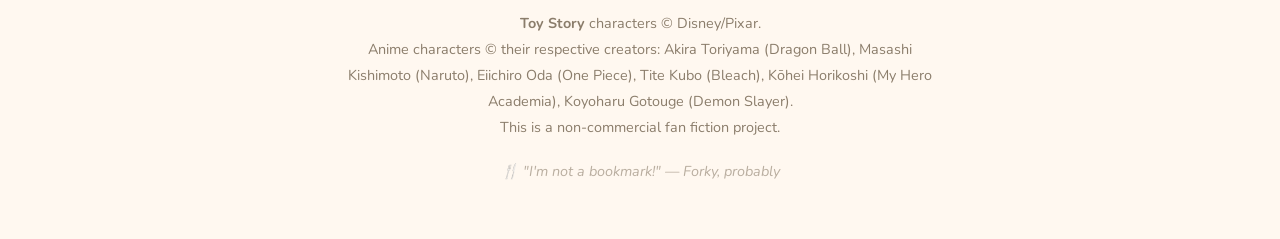
==== commit e6d720ce: "Add Chapter 2: "Six Warriors Walk Into a Bedroom" (~5,400 words) - chapters/chapter-2.html: Full cha" ====
--- a/index.html
+++ b/index.html
@@ -75,7 +75,7 @@
         <a href="chapters/chapter-1.html" class="chapter-link active">
           <span class="ch-icon">🏠</span> Ch.1
         </a>
-        <a href="#" class="chapter-link disabled" title="Coming Soon">
+        <a href="chapters/chapter-2.html" class="chapter-link">
           <span class="ch-icon">📦</span> Ch.2
         </a>
       </div>
@@ -143,8 +143,8 @@
           The boxes burst open. Six action figures emerge — and they are NOT acting like normal new toys.
           A Saiyan, a ninja, a pirate, a Soul Reaper, a Pro Hero, and a Demon Slayer meet a cowboy.
         </p>
-        <a href="#" class="card-link disabled">
-          Coming Soon ✨
+        <a href="chapters/chapter-2.html" class="card-link">
+          Read Chapter →
         </a>
       </article>
 
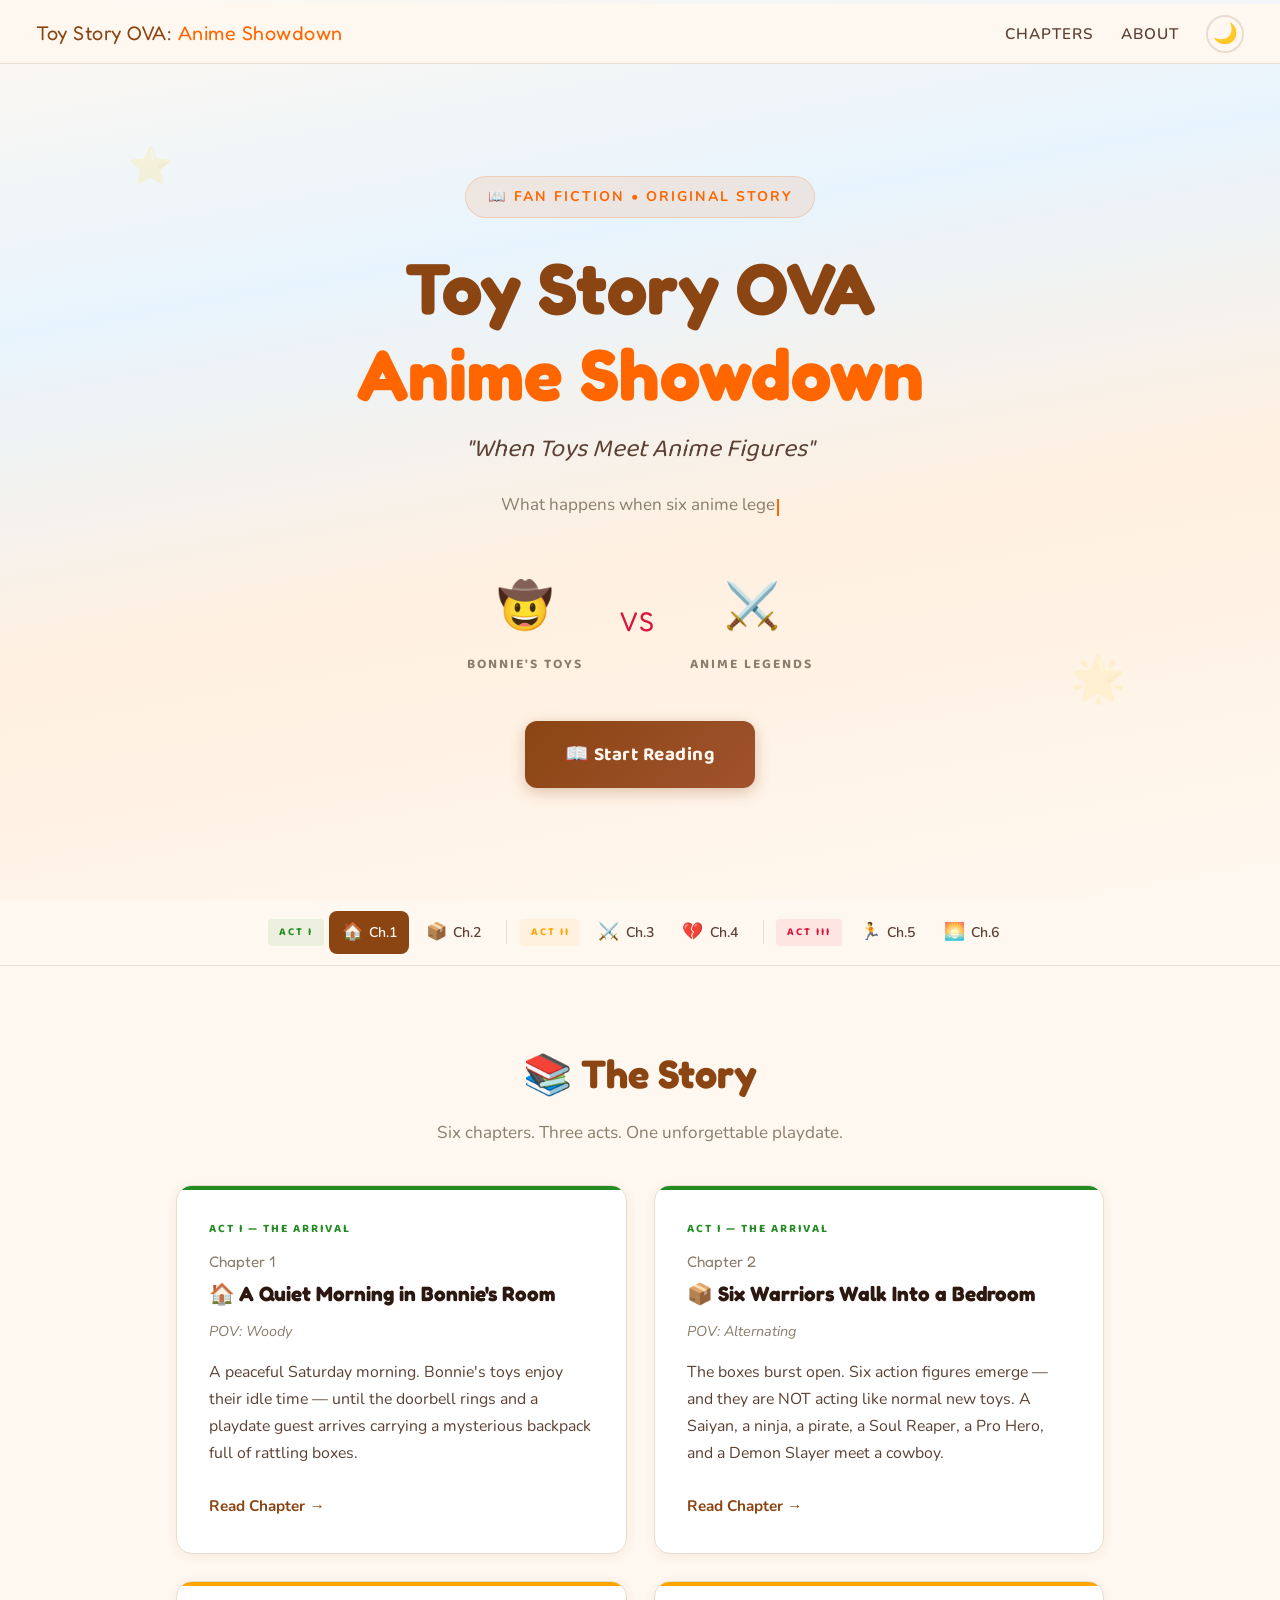
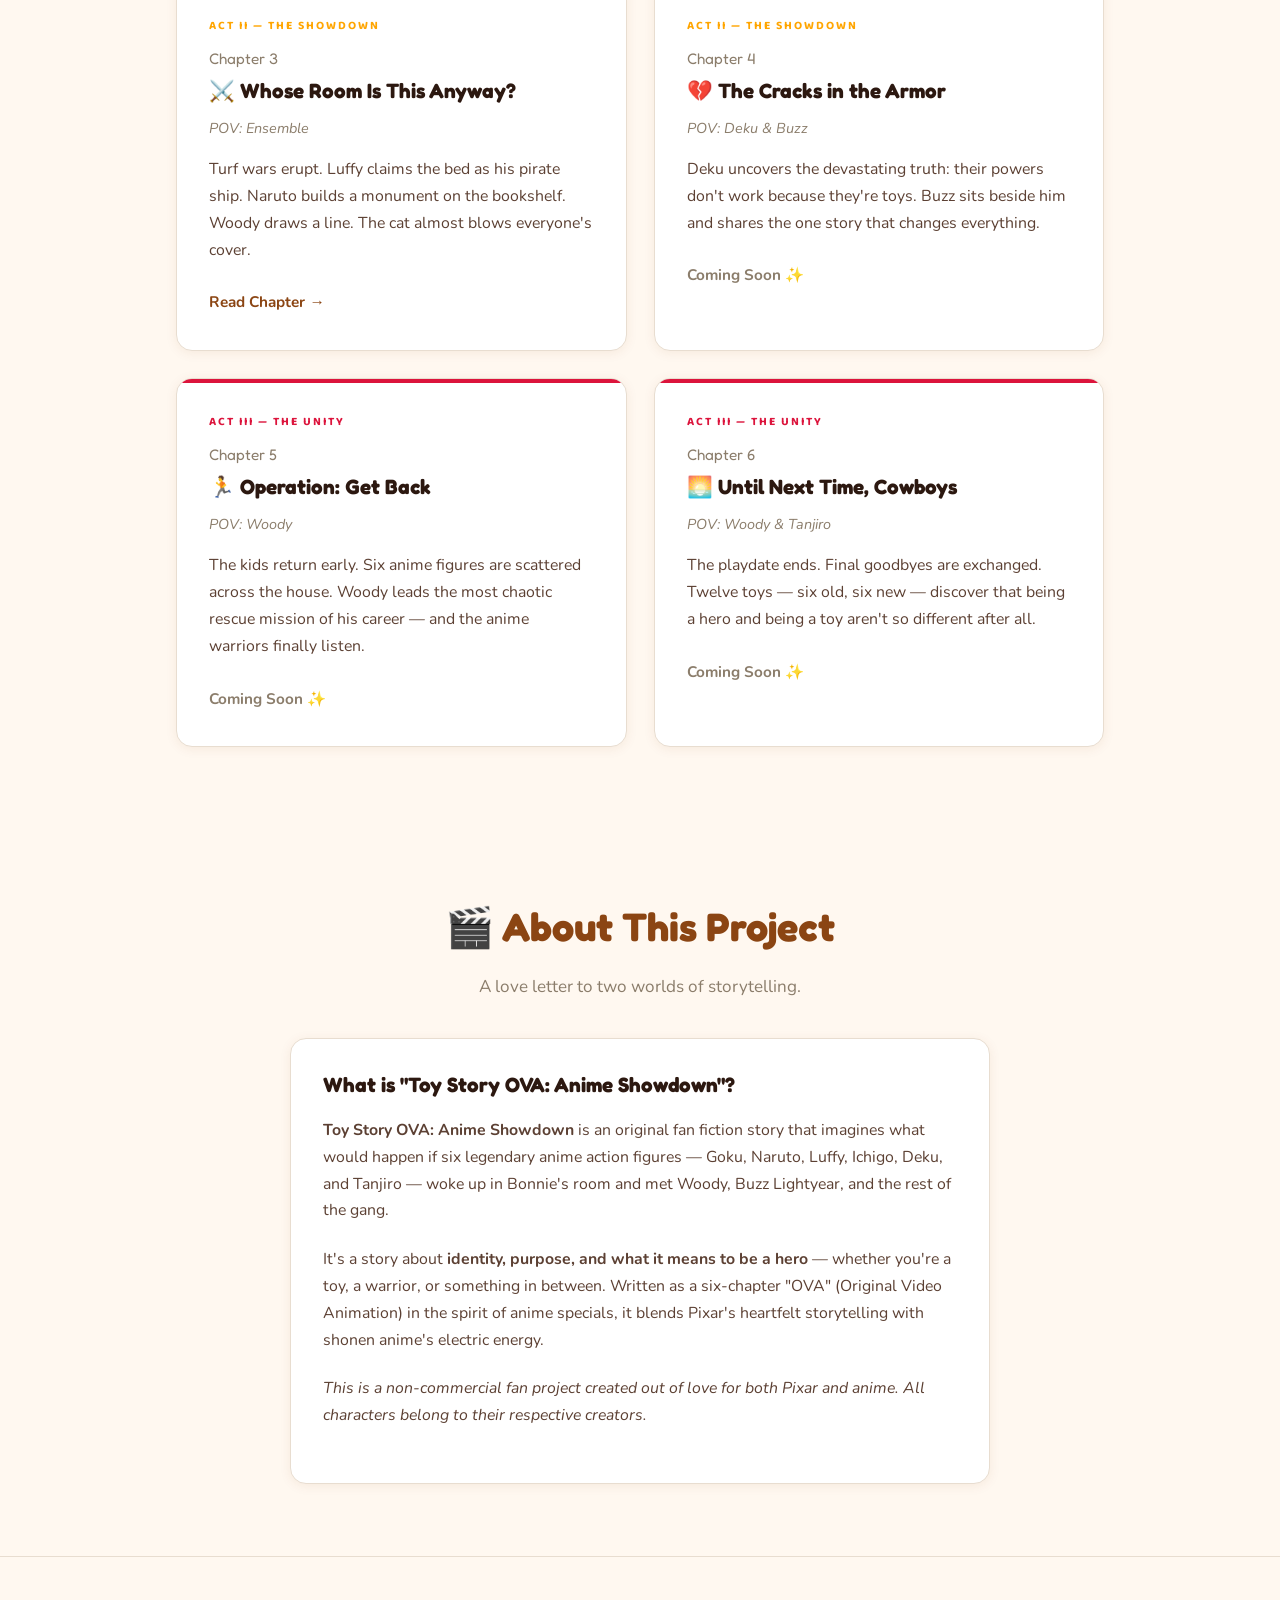
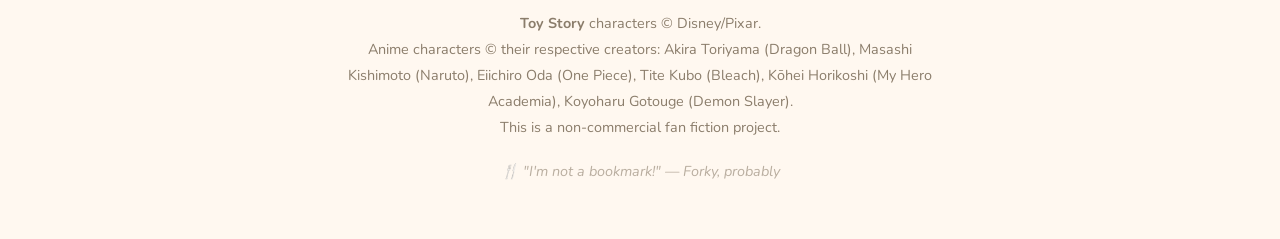
==== commit 6cd2ae38: "Add Chapter 3: "Whose Room Is This Anyway?" (~5,000 words) - chapters/chapter-3.html: Full chapter w" ====
--- a/index.html
+++ b/index.html
@@ -85,7 +85,7 @@
       <!-- Act II -->
       <span class="act-label act-ii">Act II</span>
       <div class="act-group">
-        <a href="#" class="chapter-link disabled" title="Coming Soon">
+        <a href="chapters/chapter-3.html" class="chapter-link">
           <span class="ch-icon">⚔️</span> Ch.3
         </a>
         <a href="#" class="chapter-link disabled" title="Coming Soon">
@@ -158,8 +158,8 @@
           Turf wars erupt. Luffy claims the bed as his pirate ship. Naruto builds a monument on the bookshelf.
           Woody draws a line. The cat almost blows everyone's cover.
         </p>
-        <a href="#" class="card-link disabled">
-          Coming Soon ✨
+        <a href="chapters/chapter-3.html" class="card-link">
+          Read Chapter →
         </a>
       </article>
 
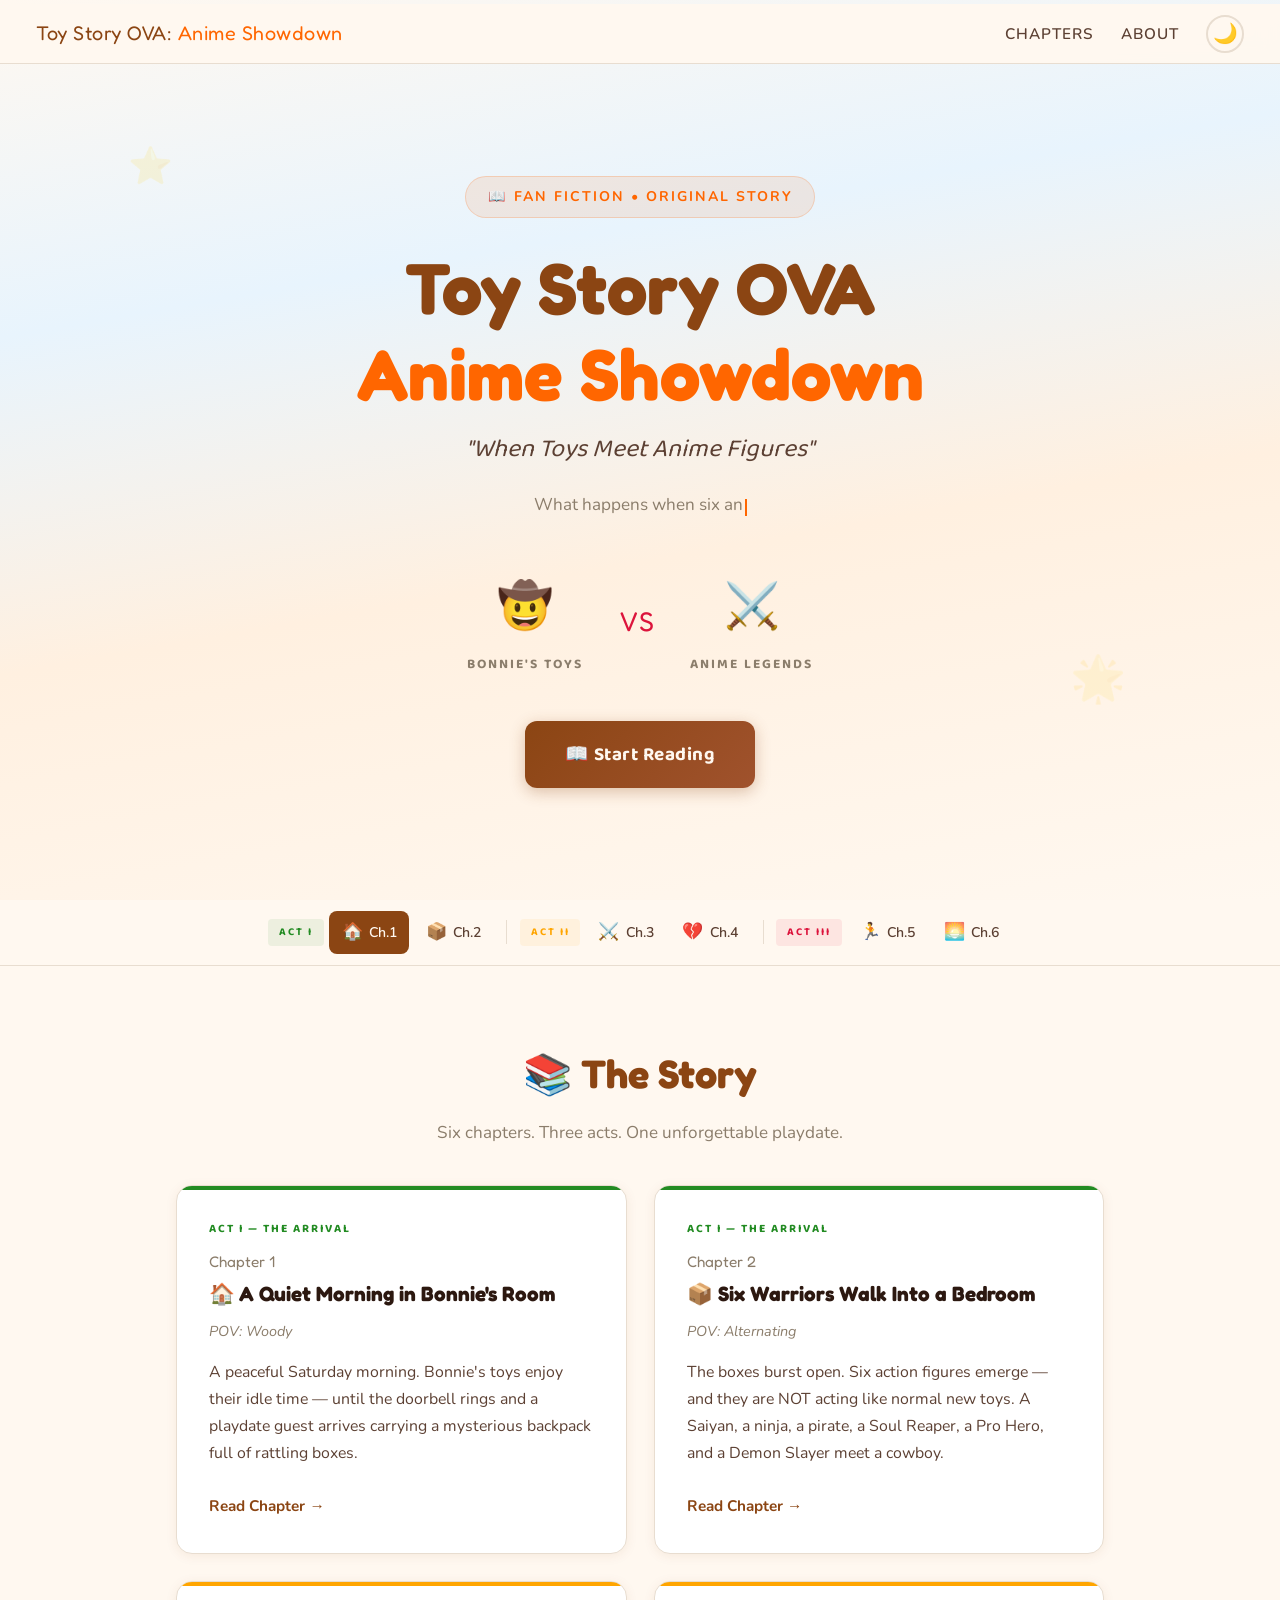
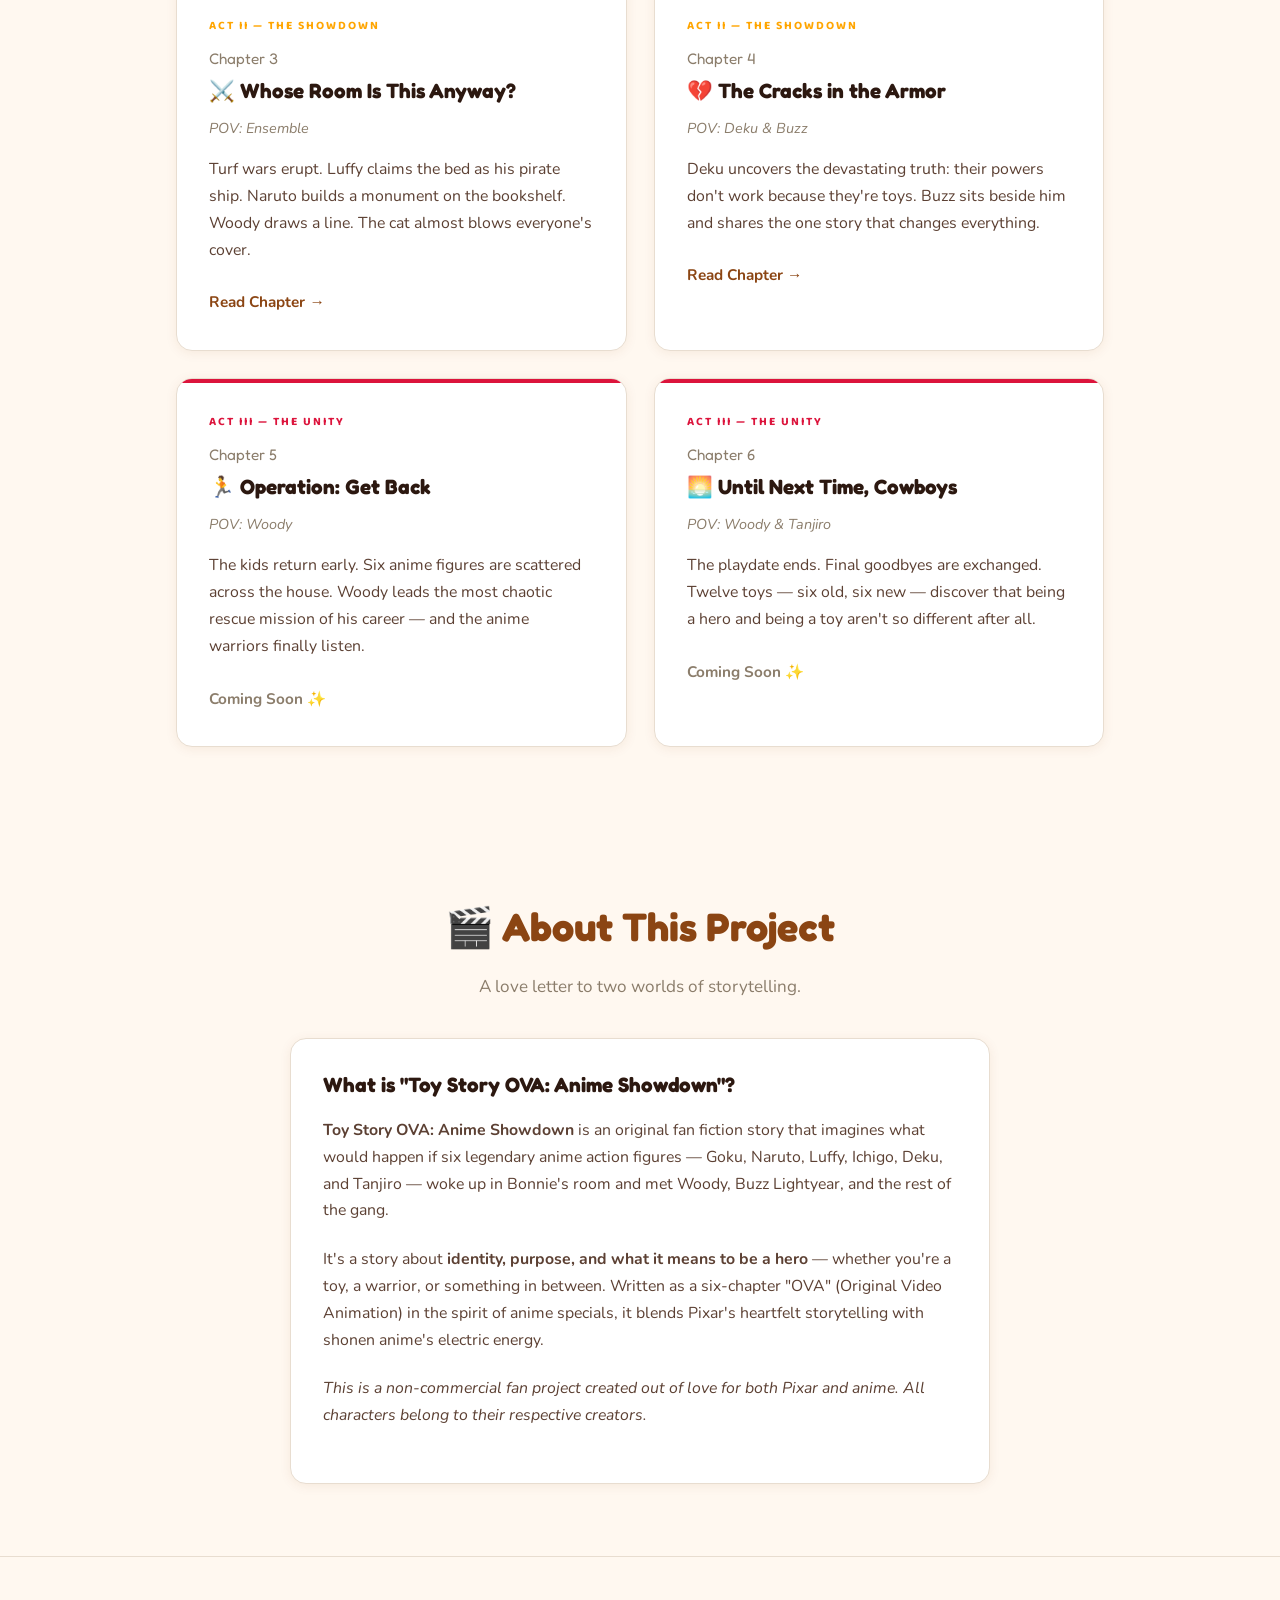
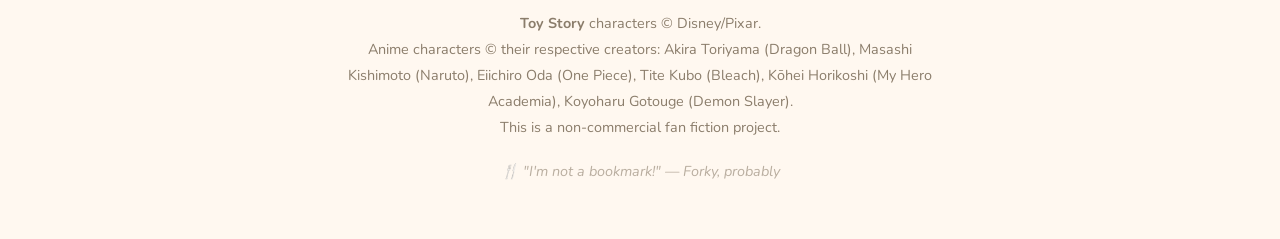
==== commit a665f83d: "Add Chapter 4: "The Cracks in the Armor" (~5,500 words) - chapters/chapter-4.html: Full chapter with" ====
--- a/index.html
+++ b/index.html
@@ -88,7 +88,7 @@
         <a href="chapters/chapter-3.html" class="chapter-link">
           <span class="ch-icon">⚔️</span> Ch.3
         </a>
-        <a href="#" class="chapter-link disabled" title="Coming Soon">
+        <a href="chapters/chapter-4.html" class="chapter-link">
           <span class="ch-icon">💔</span> Ch.4
         </a>
       </div>
@@ -172,8 +172,8 @@
           Deku uncovers the devastating truth: their powers don't work because they're toys.
           Buzz sits beside him and shares the one story that changes everything.
         </p>
-        <a href="#" class="card-link disabled">
-          Coming Soon ✨
+        <a href="chapters/chapter-4.html" class="card-link">
+          Read Chapter →
         </a>
       </article>
 
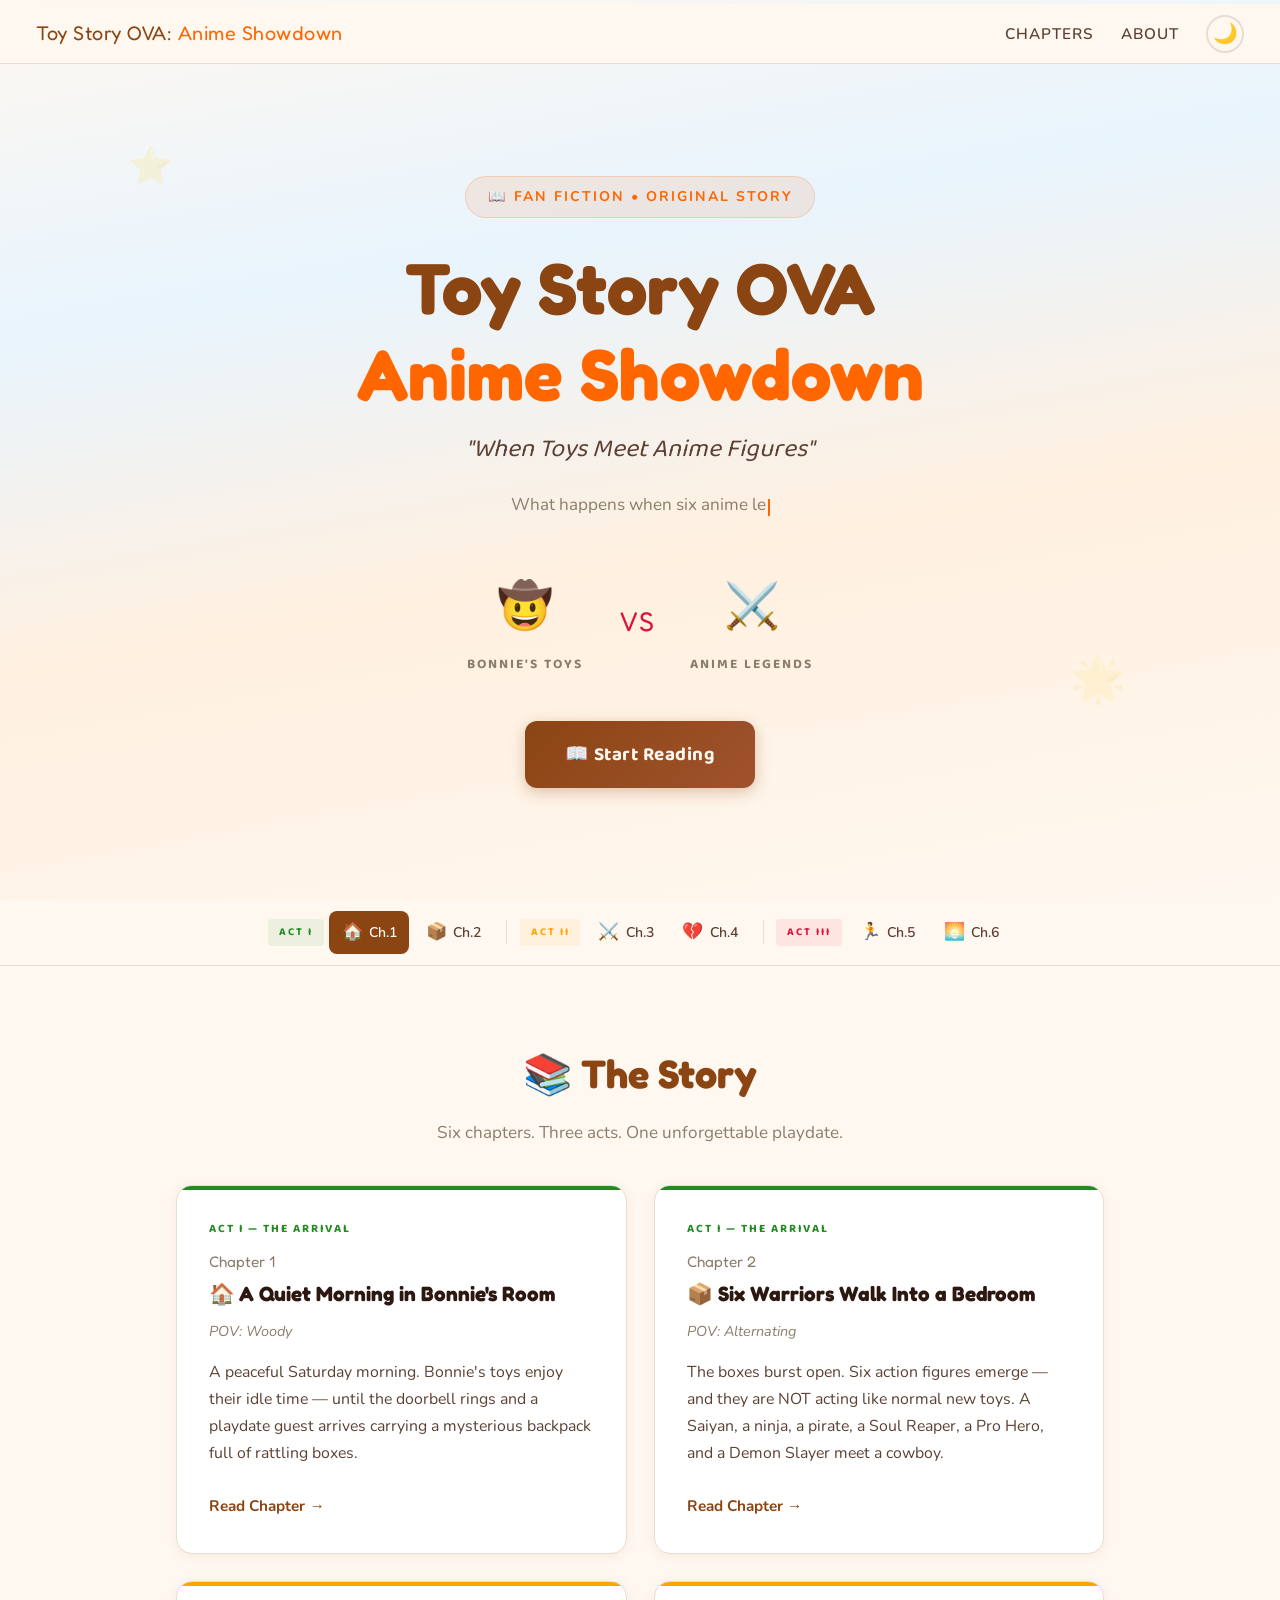
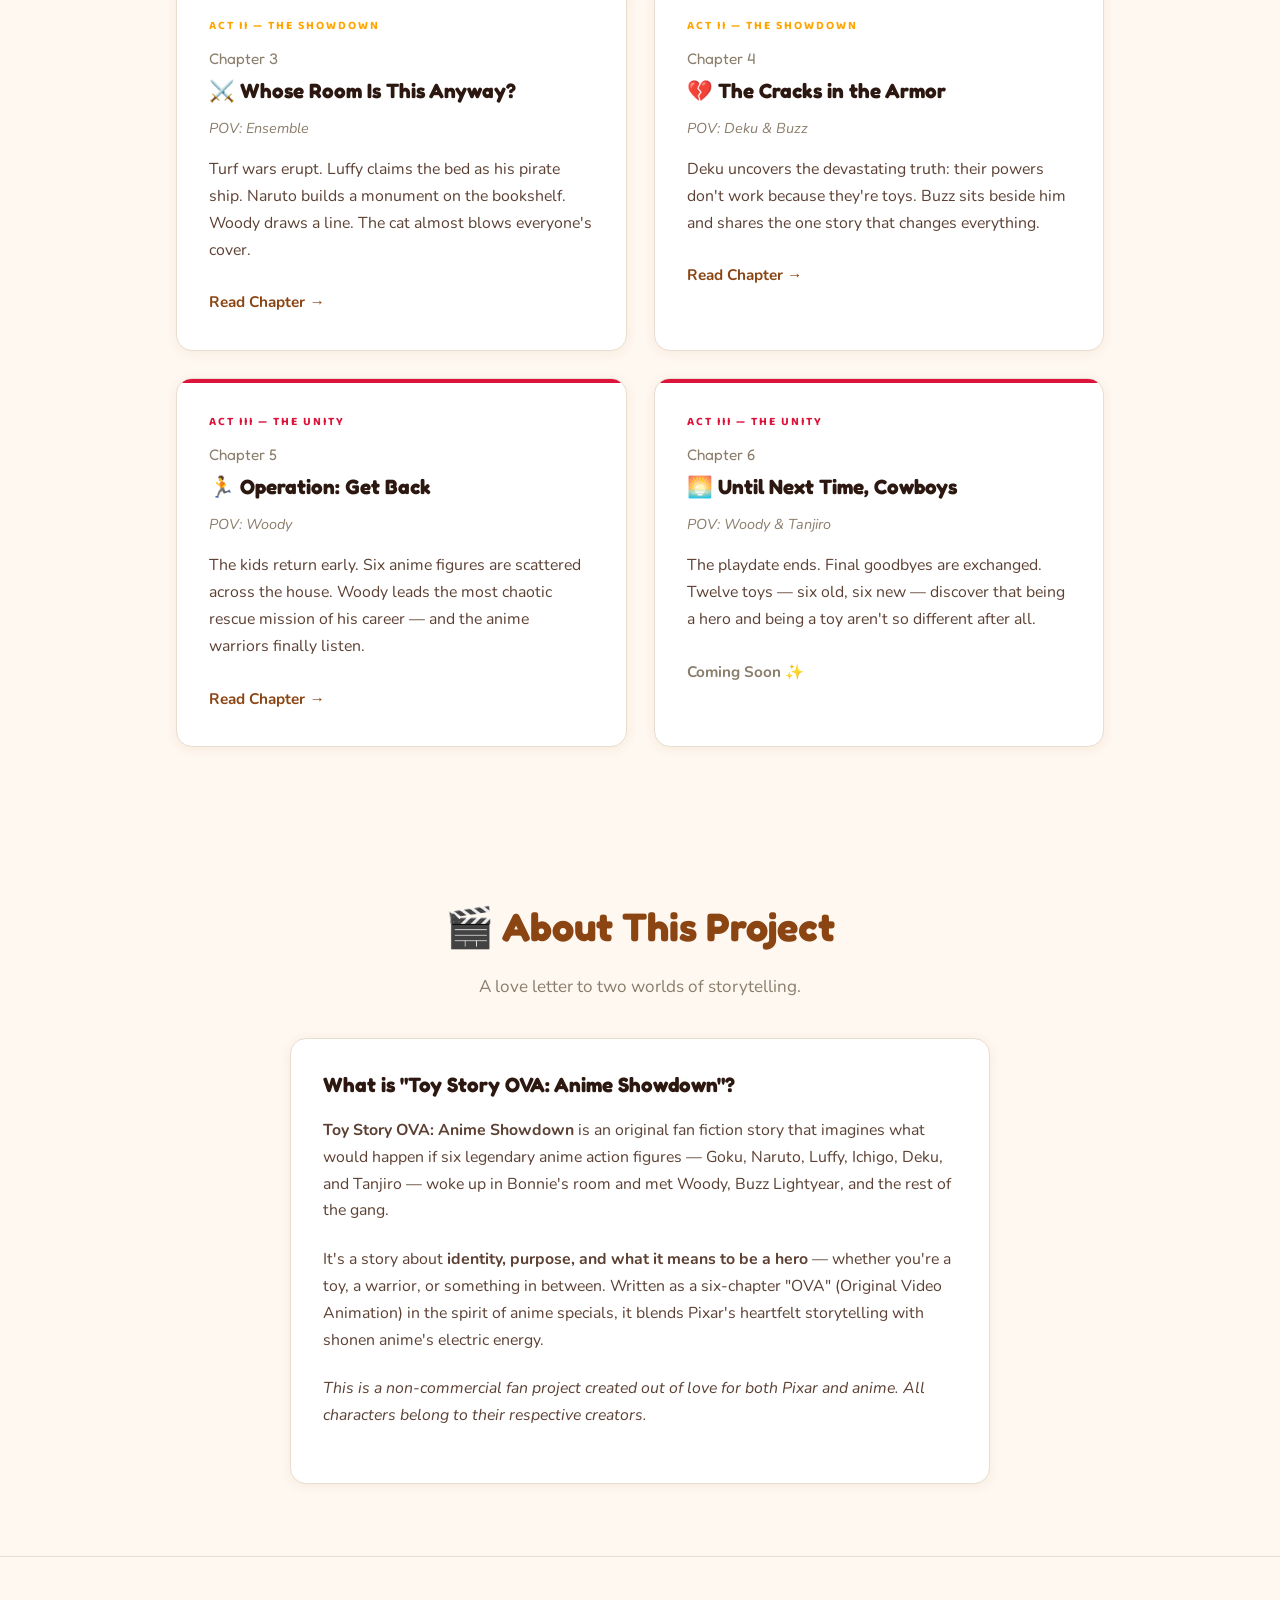
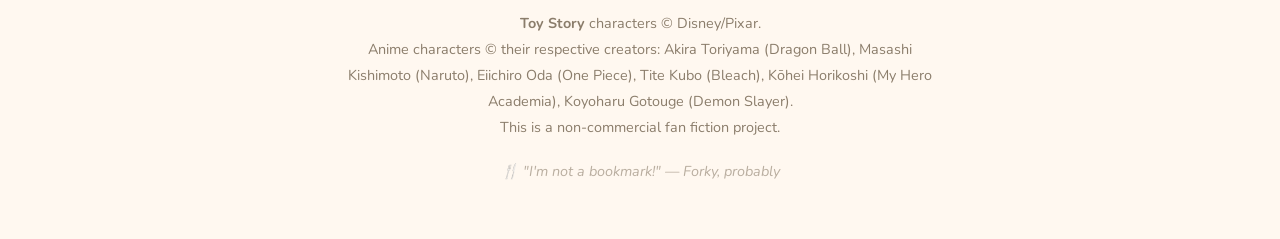
==== commit d6f98968: "Add Chapter 5: "Operation: Get Back" (~4,600 words) - chapters/chapter-5.html: Full chapter, Woody P" ====
--- a/index.html
+++ b/index.html
@@ -98,7 +98,7 @@
       <!-- Act III -->
       <span class="act-label act-iii">Act III</span>
       <div class="act-group">
-        <a href="#" class="chapter-link disabled" title="Coming Soon">
+        <a href="chapters/chapter-5.html" class="chapter-link">
           <span class="ch-icon">🏃</span> Ch.5
         </a>
         <a href="#" class="chapter-link disabled" title="Coming Soon">
@@ -187,8 +187,8 @@
           The kids return early. Six anime figures are scattered across the house.
           Woody leads the most chaotic rescue mission of his career — and the anime warriors finally listen.
         </p>
-        <a href="#" class="card-link disabled">
-          Coming Soon ✨
+        <a href="chapters/chapter-5.html" class="card-link">
+          Read Chapter →
         </a>
       </article>
 
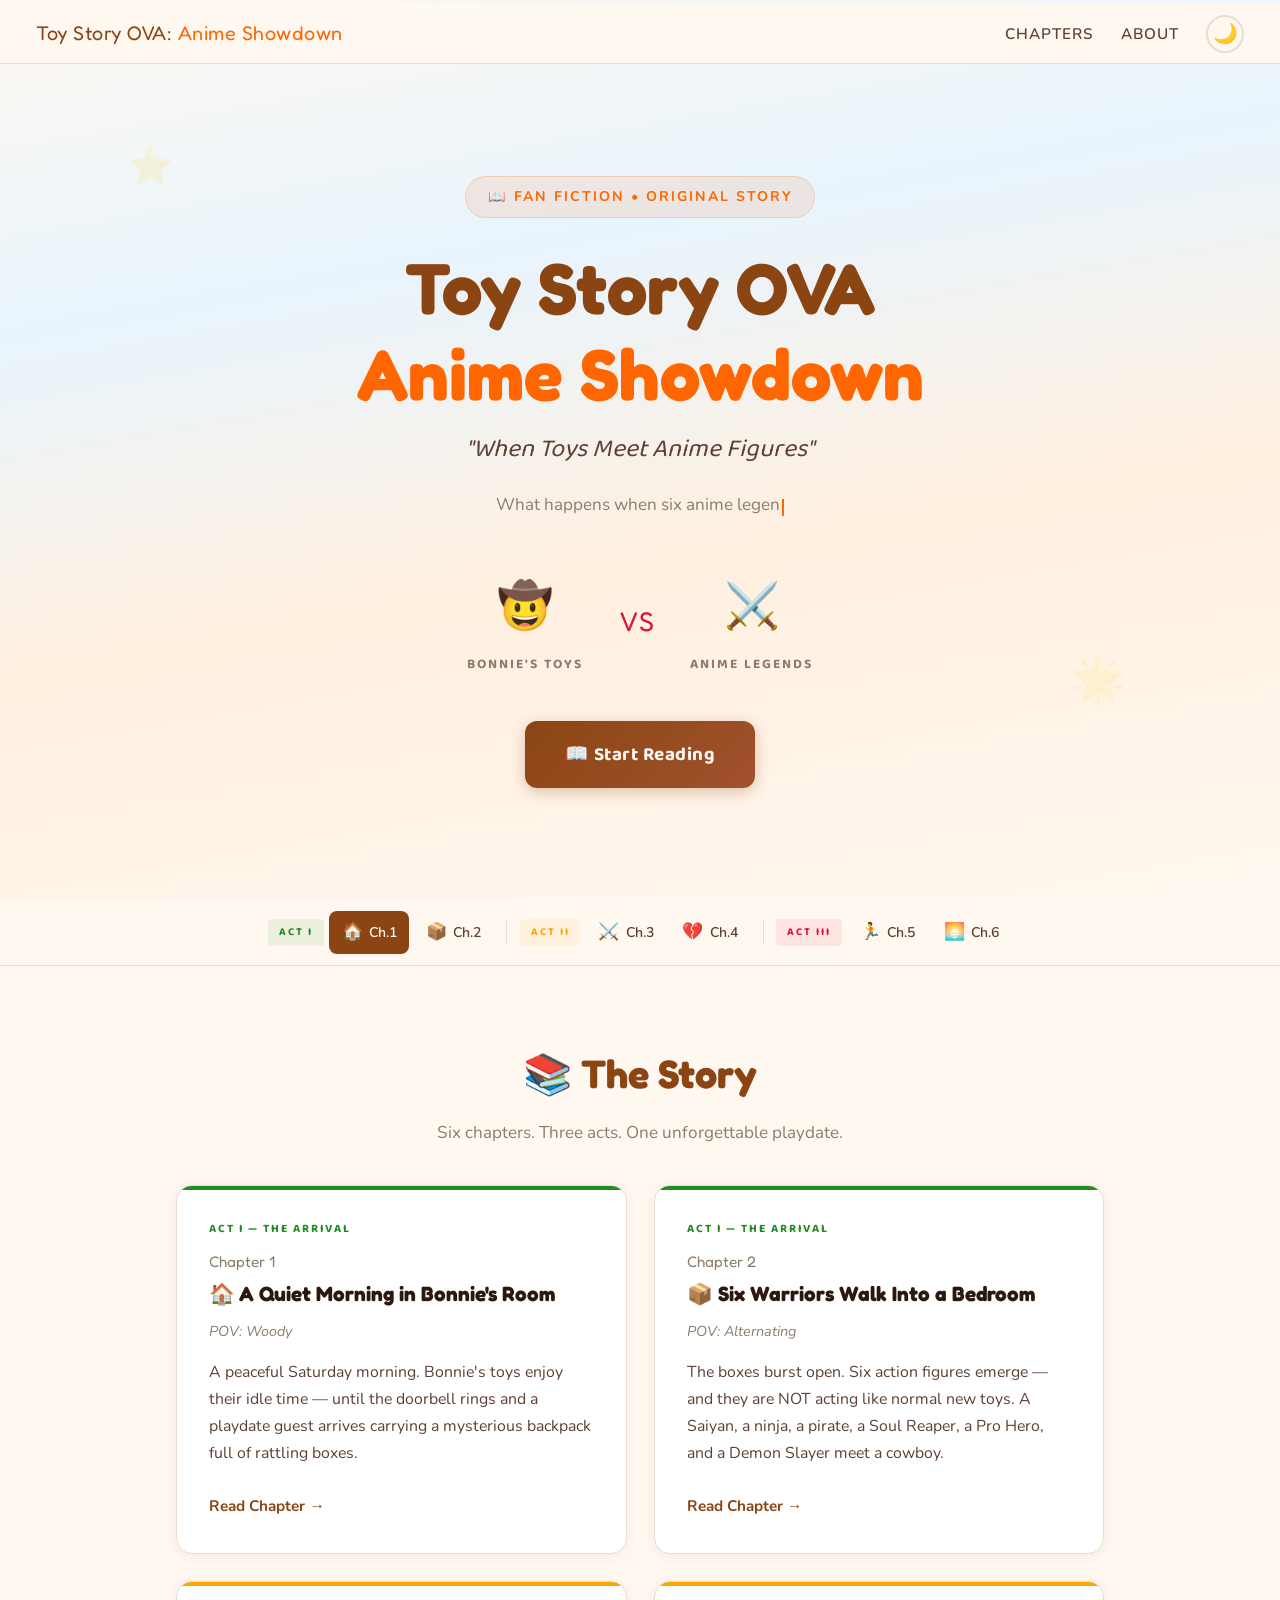
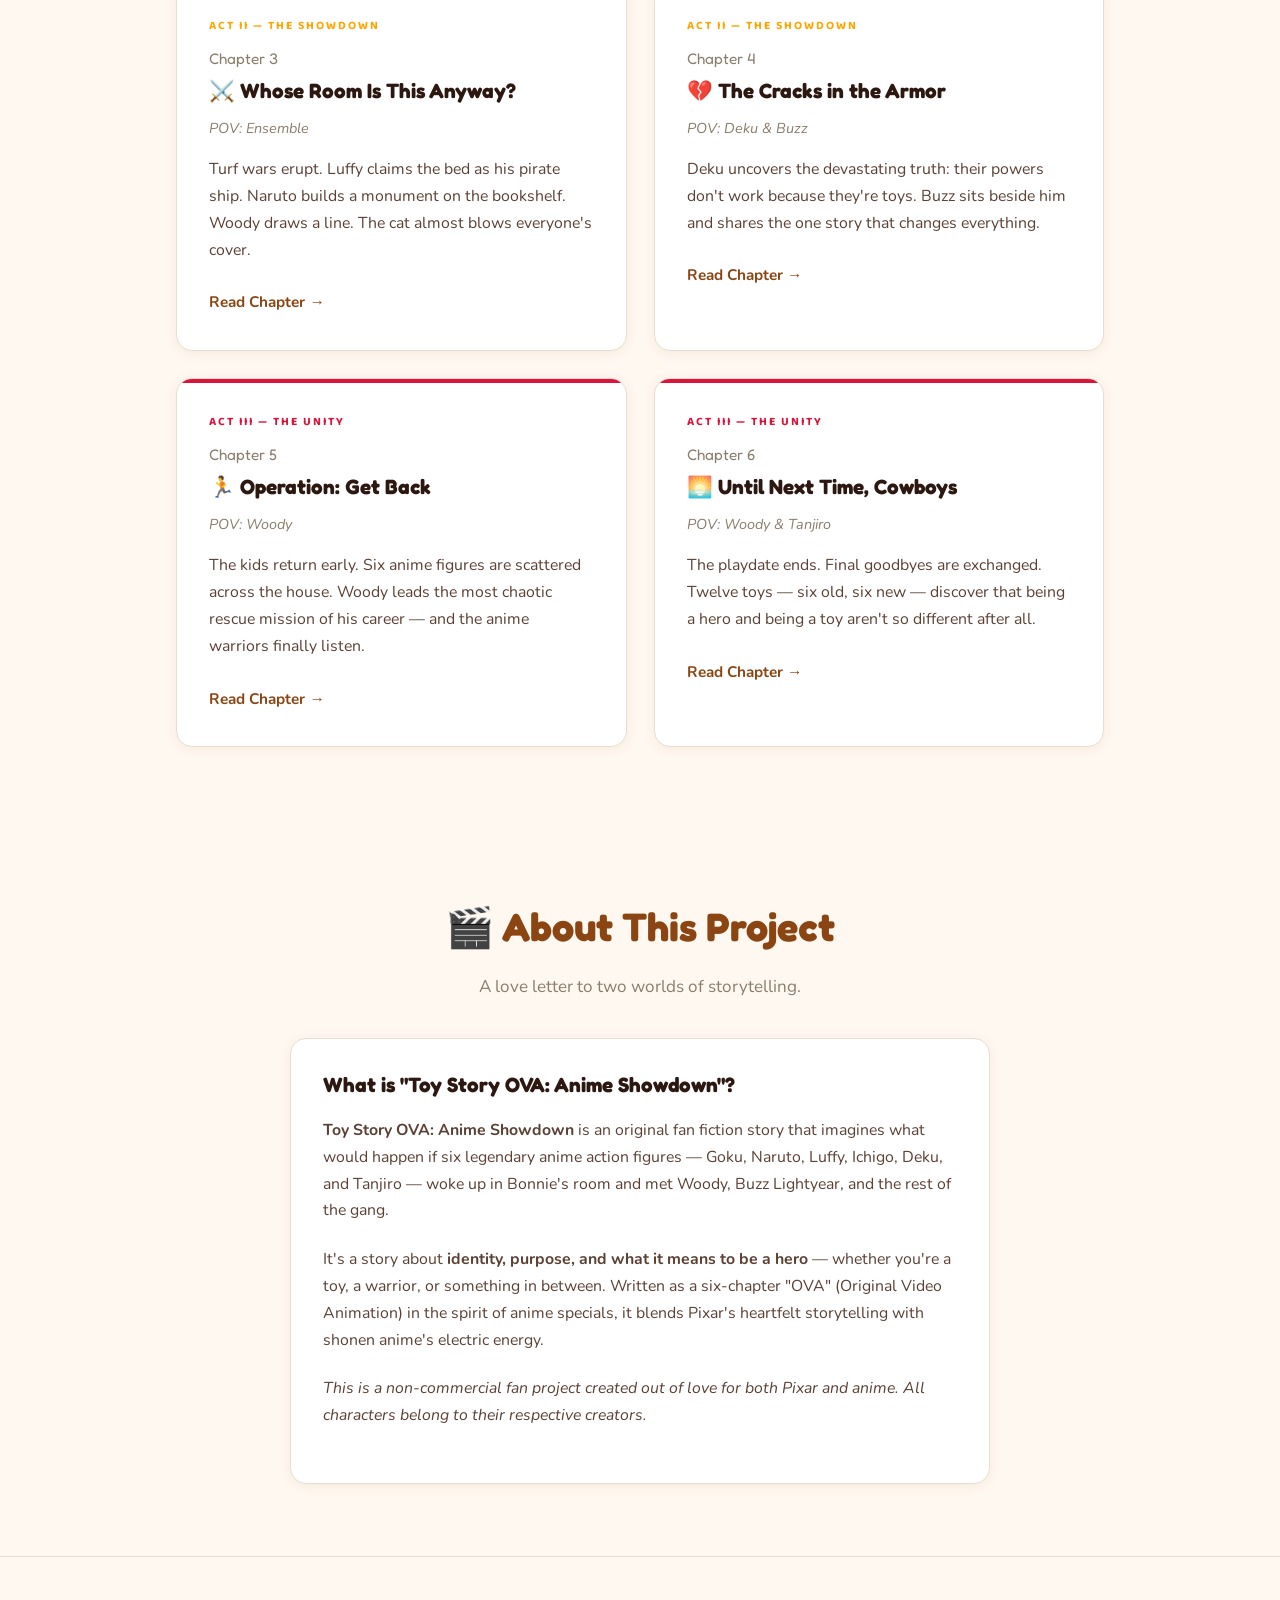
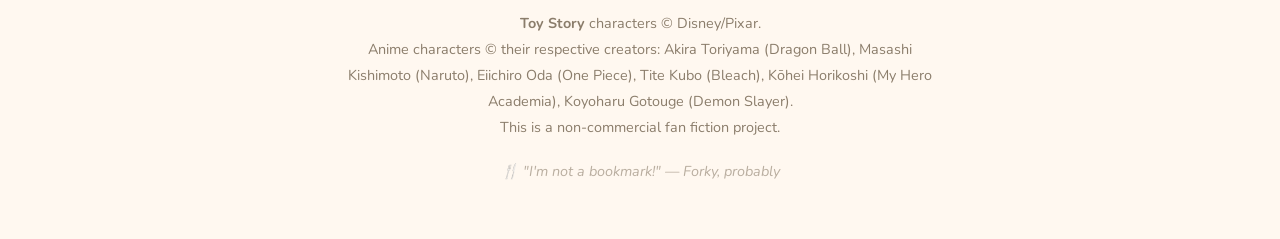
==== commit 39714395: "Add Chapter 6: "Until Next Time, Cowboys" (~4,900 words) — Series Finale - chapters/chapter-6.html: " ====
--- a/index.html
+++ b/index.html
@@ -101,7 +101,7 @@
         <a href="chapters/chapter-5.html" class="chapter-link">
           <span class="ch-icon">🏃</span> Ch.5
         </a>
-        <a href="#" class="chapter-link disabled" title="Coming Soon">
+        <a href="chapters/chapter-6.html" class="chapter-link">
           <span class="ch-icon">🌅</span> Ch.6
         </a>
       </div>
@@ -201,8 +201,8 @@
           The playdate ends. Final goodbyes are exchanged. Twelve toys — six old, six new — discover
           that being a hero and being a toy aren't so different after all.
         </p>
-        <a href="#" class="card-link disabled">
-          Coming Soon ✨
+        <a href="chapters/chapter-6.html" class="card-link">
+          Read Chapter →
         </a>
       </article>
 
